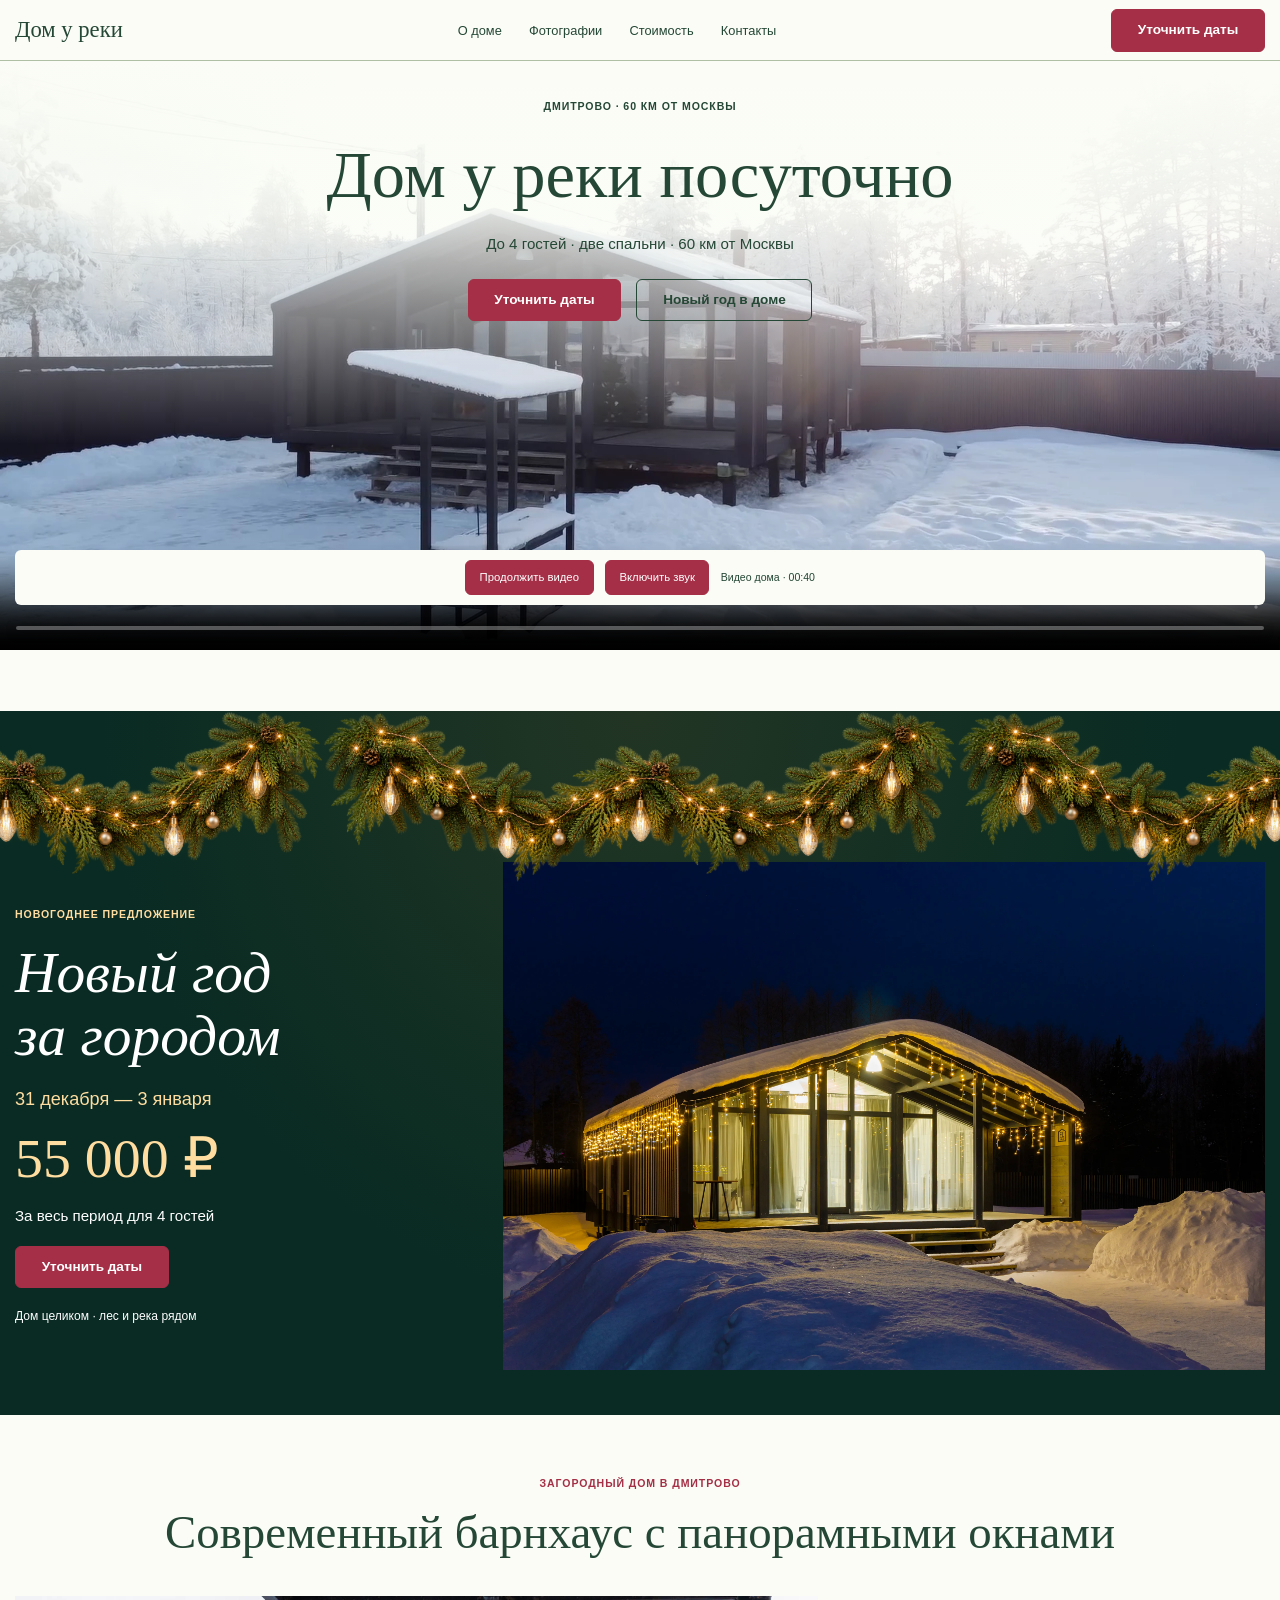
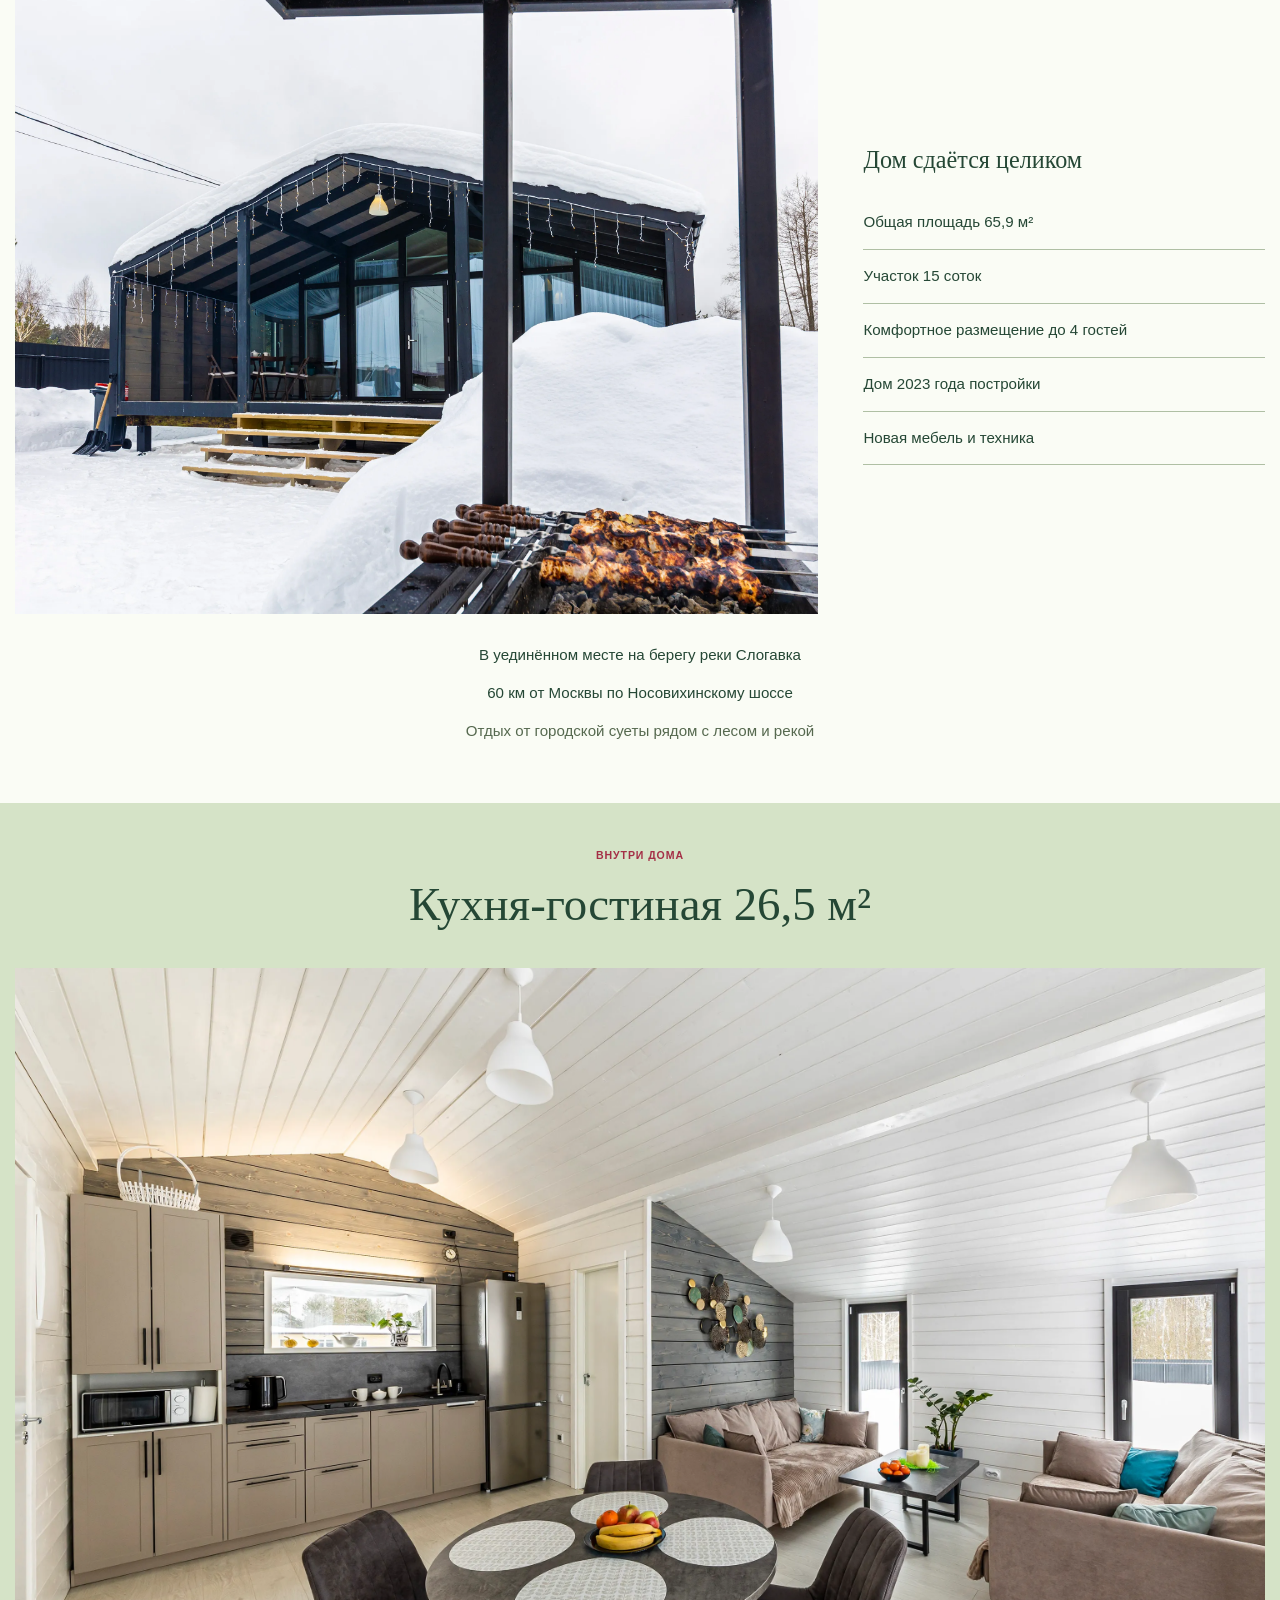
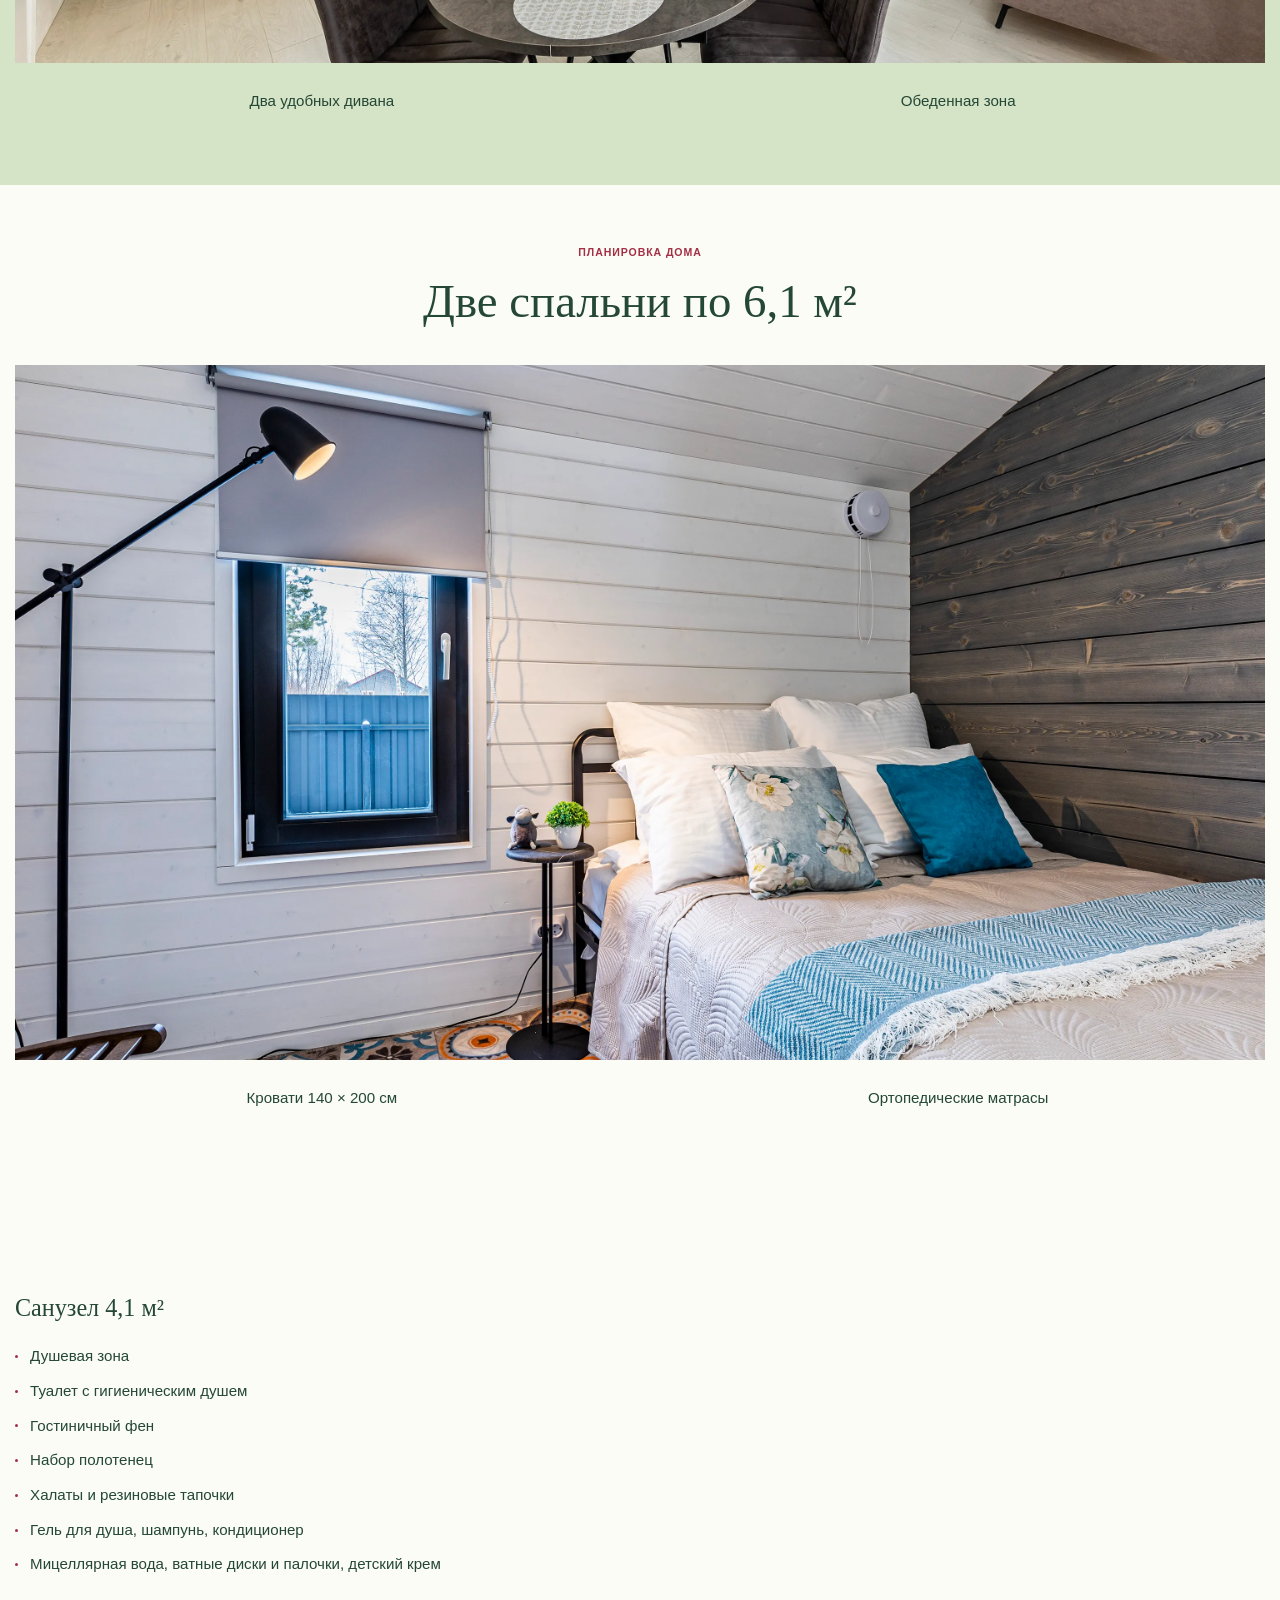
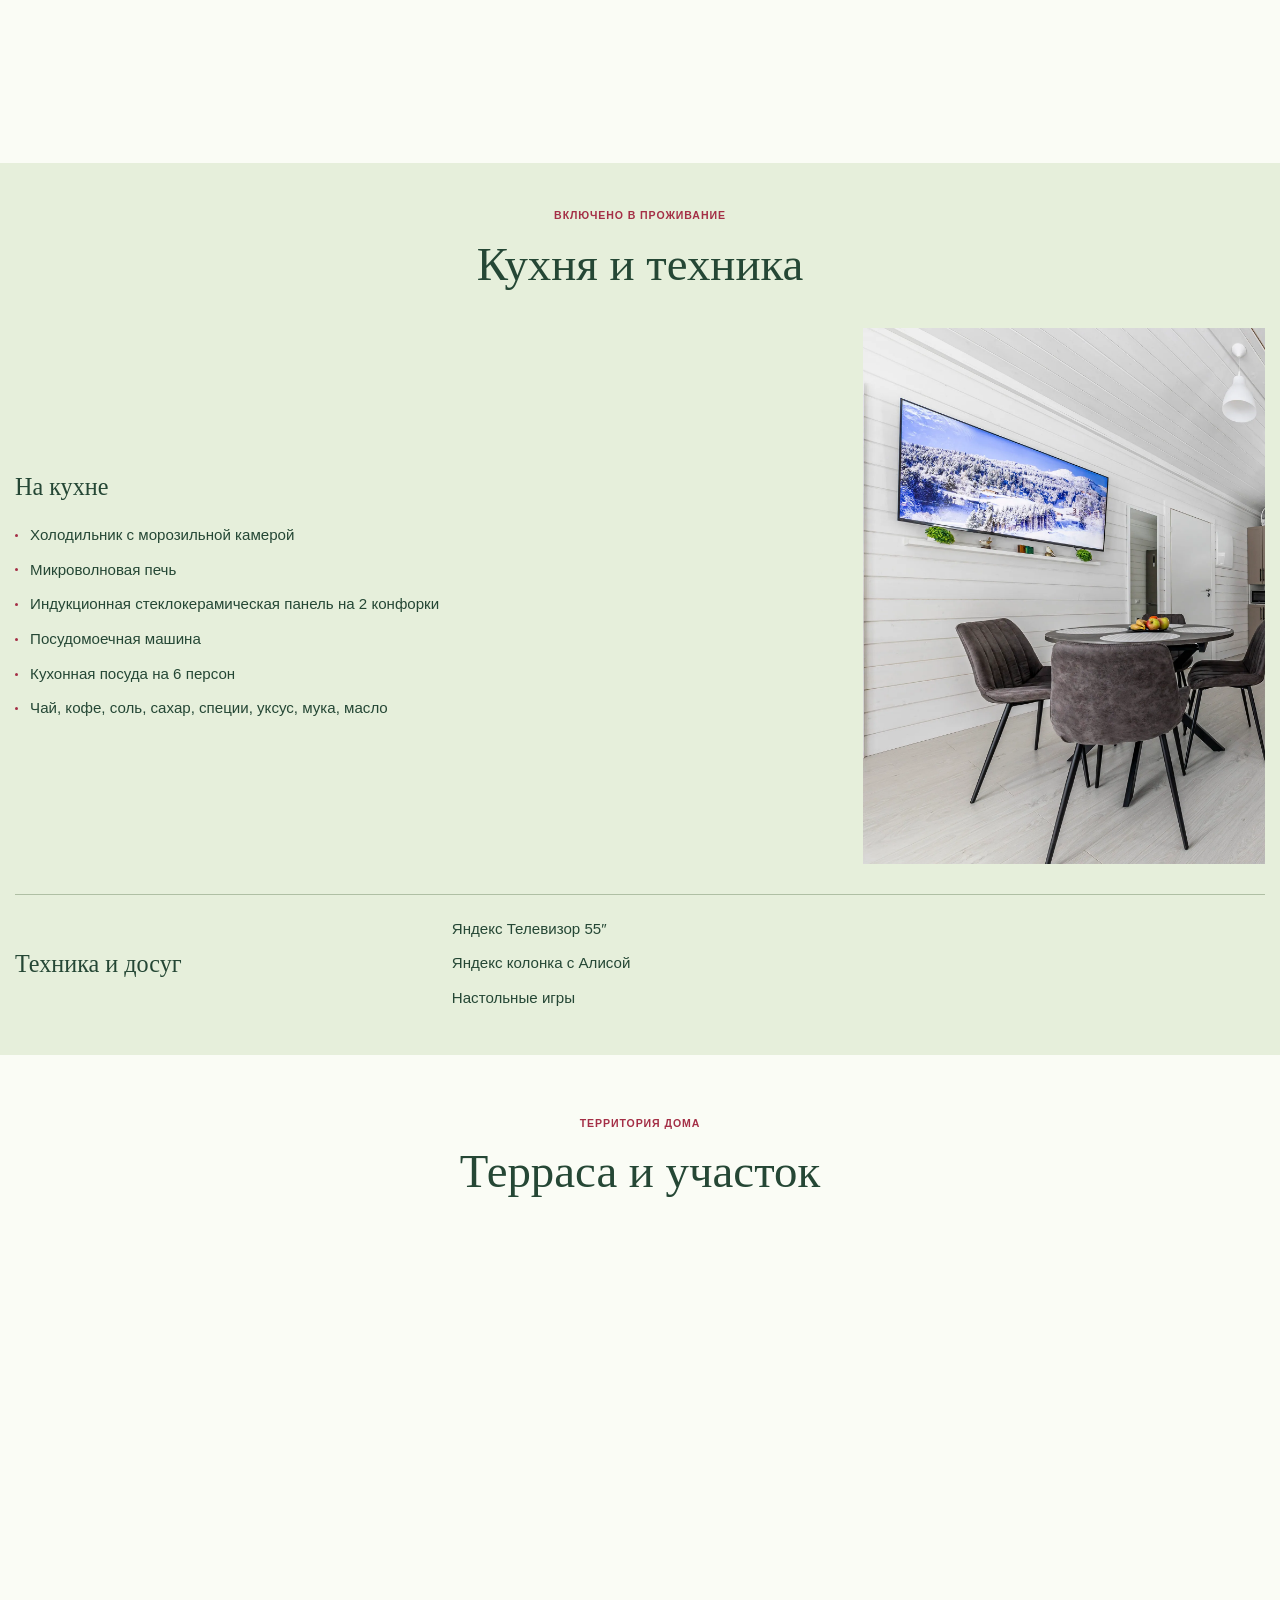
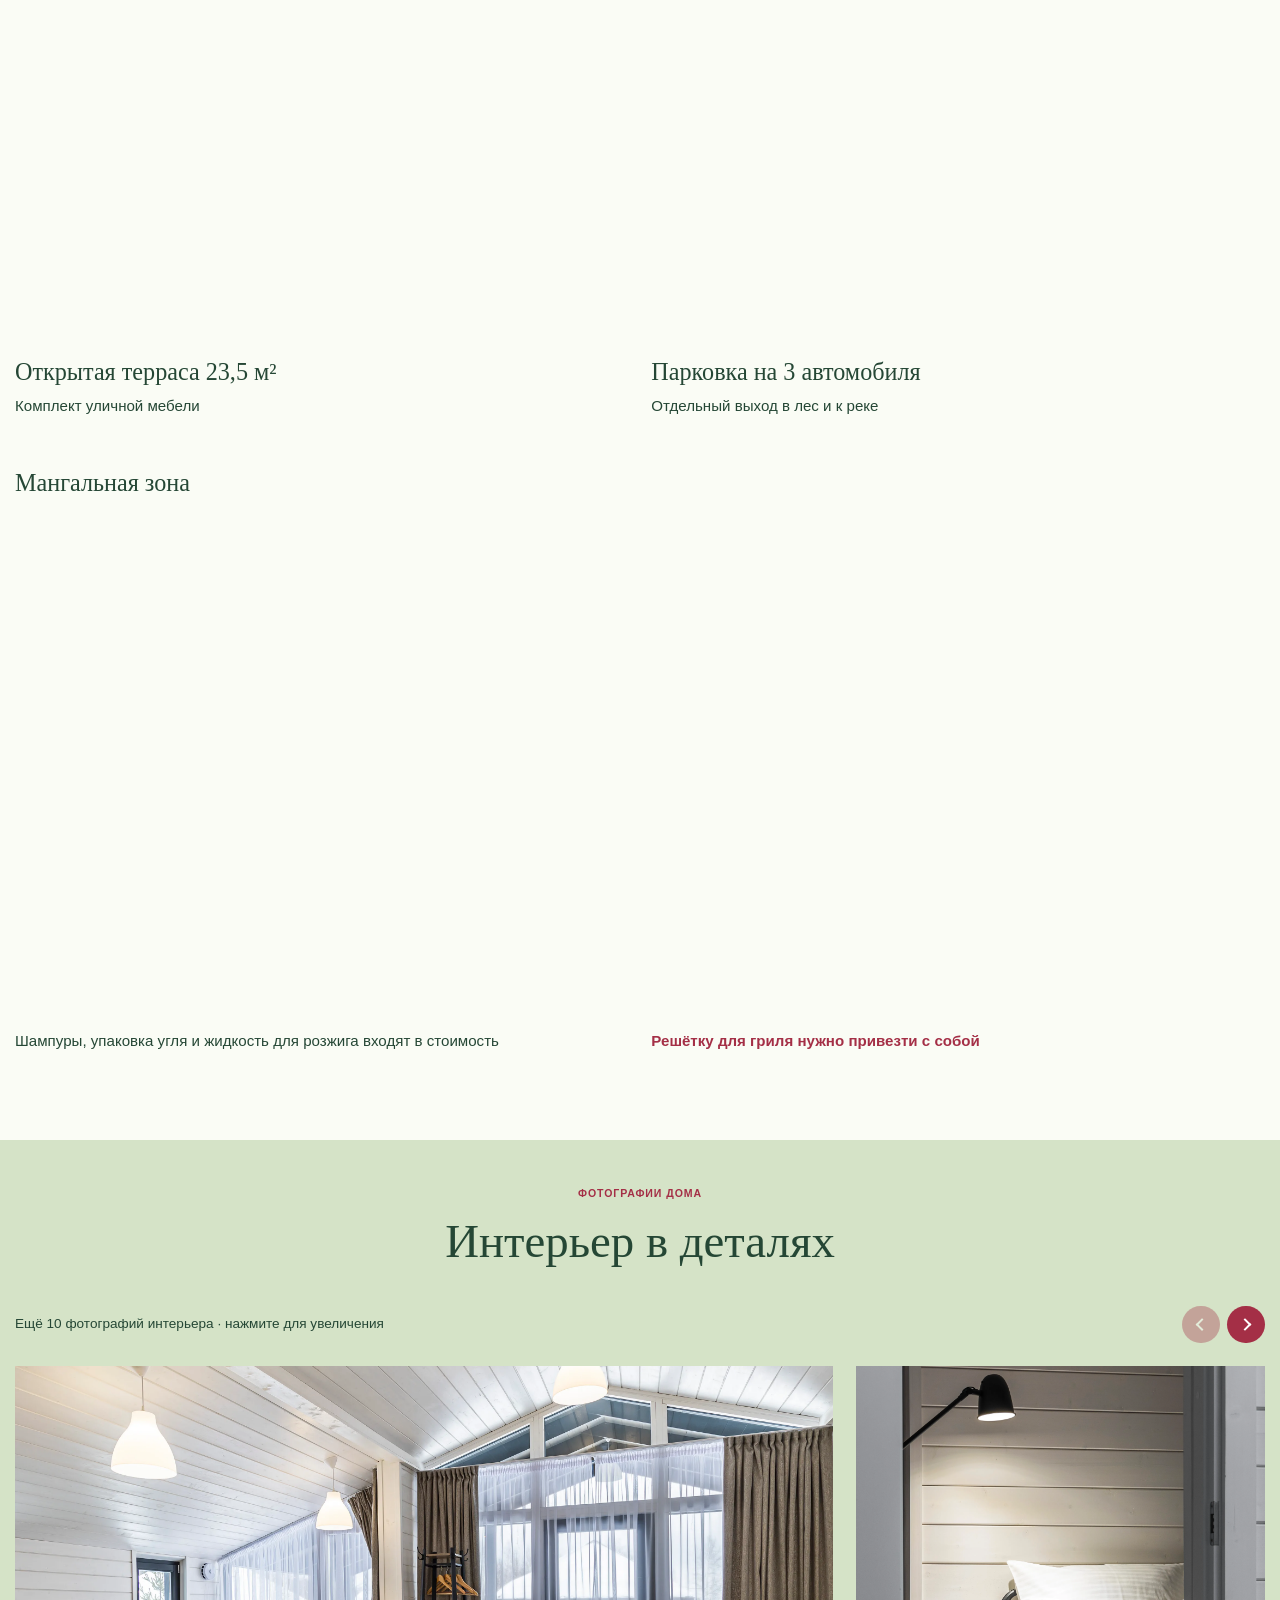
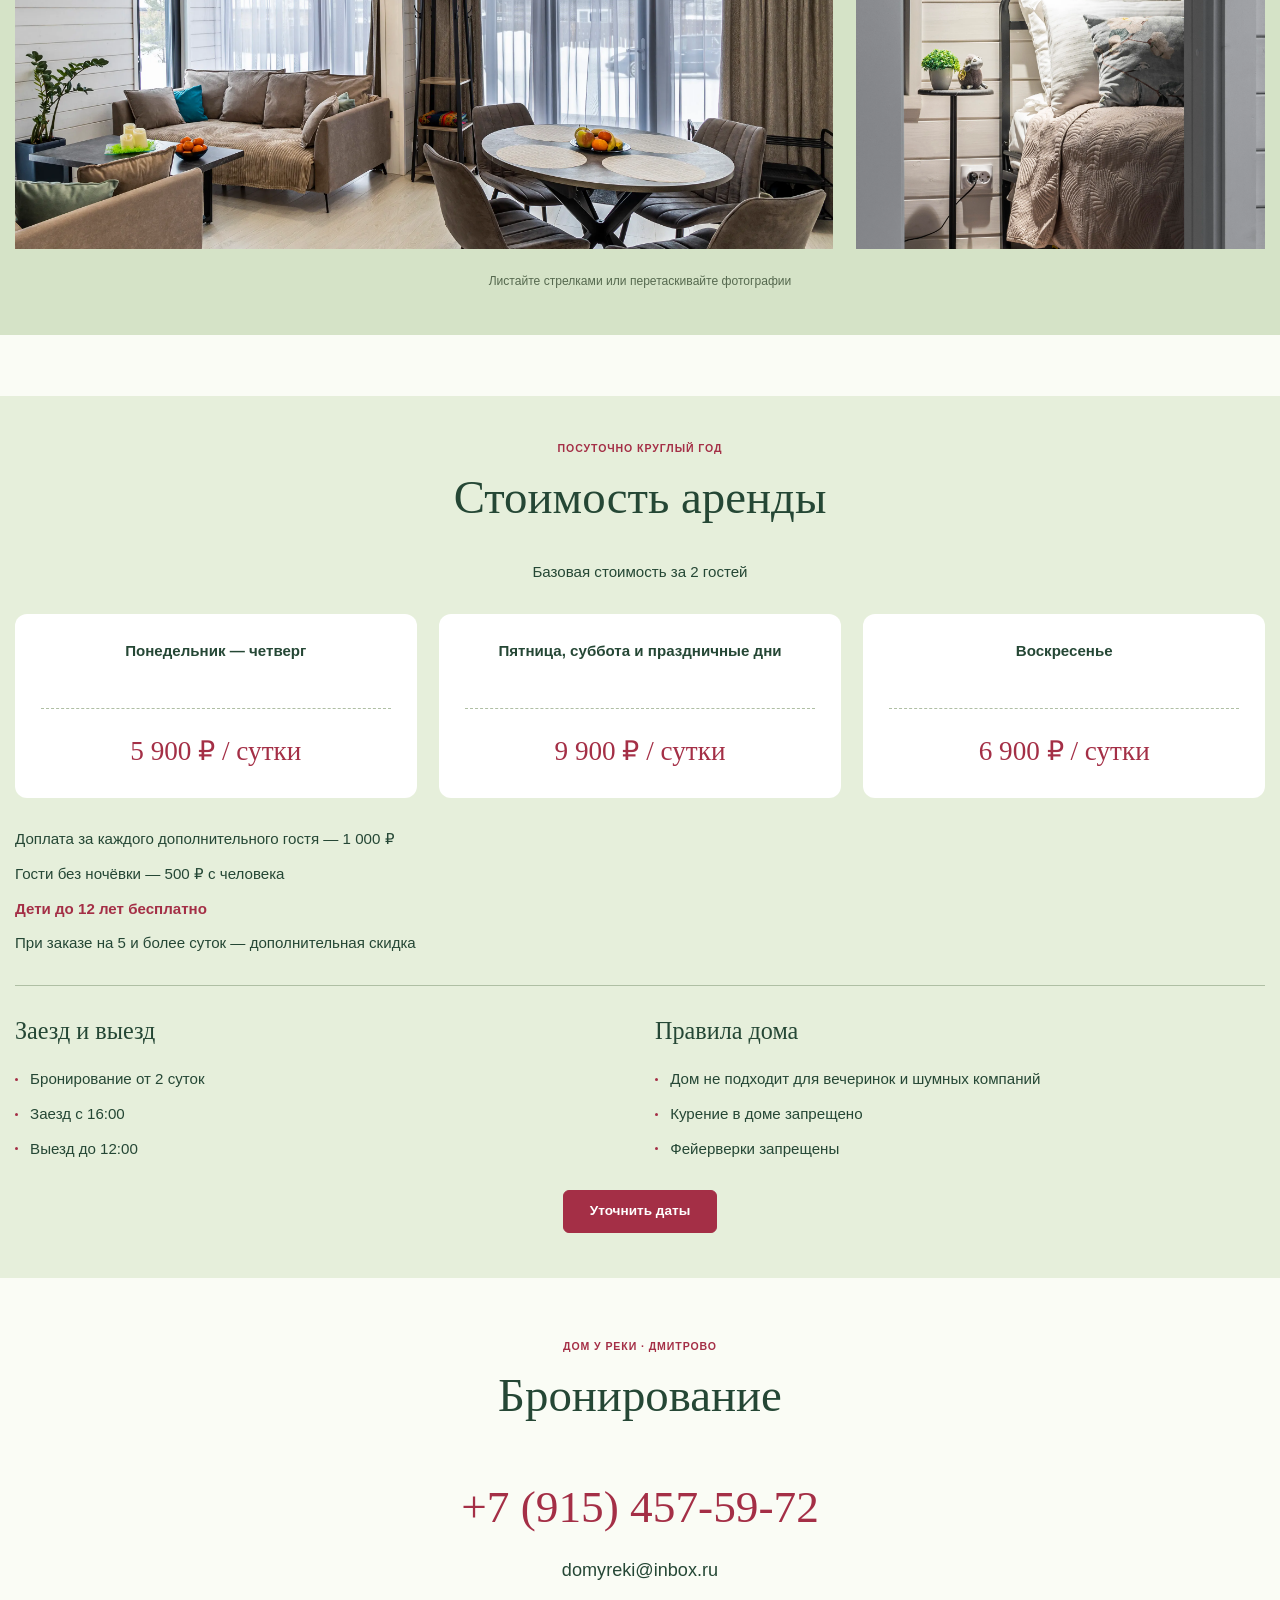
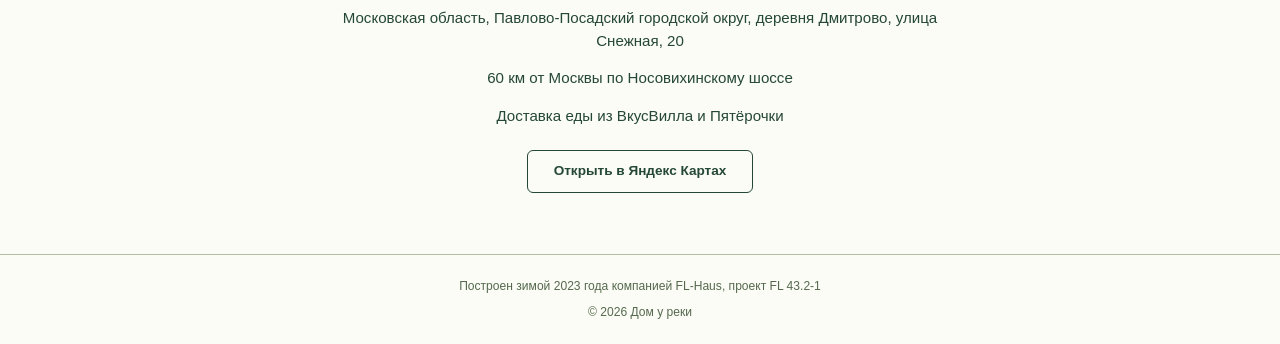
==== landing-codex.html @ 6f0489c2 "Дом у реки: все 7 вариантов макетов лендинга, фото и видео" ====
<!doctype html>
<html lang="ru">
<head>
 <meta charset="UTF-8">
 <meta name="viewport" content="width=device-width, initial-scale=1">
 <title>Дом у реки — аренда барнхауса посуточно в Дмитрово</title>
 <meta name="description" content="Загородный дом целиком на берегу Слогавки: две спальни, терраса, мангальная зона. До 4 гостей, 60 км от Москвы. Условия аренды и новогоднее предложение.">
 <meta name="robots" content="noindex, nofollow">
 <meta name="theme-color" content="#254735">
 <meta property="og:title" content="Дом у реки — отдых за городом">
 <meta property="og:description" content="Барнхаус с панорамными окнами в Дмитрово. Посуточно и на Новый год.">
 <meta property="og:site_name" content="Дом у реки">
 <meta property="og:locale" content="ru_RU">
 <meta property="og:type" content="website">
 <meta property="og:url" content="https://domyreki.ru/">
 <meta property="og:image" content="web/img/barnhaus-zimoj.webp">
 <meta property="og:image:width" content="3000">
 <meta property="og:image:height" content="2000">
 <link rel="stylesheet" href="web/main.css?v=5">
</head>
<body itemscope itemtype="https://schema.org/Organization">
 <link itemprop="url" href="https://domyreki.ru/">
 <header>
  <div class="max-width">
   <span class="brand" itemprop="name">Дом у реки</span>
   <!-- <a class="brand" href="index.html" title="Дом у реки">Дом у реки</a> -->
   <nav itemscope itemtype="https://schema.org/SiteNavigationElement" aria-label="Основное меню">
    <ul>
     <li><a itemprop="url" href="#idlink-house" title="О доме"><span itemprop="name">О доме</span></a></li>
     <li><a itemprop="url" href="#idlink-gallery" title="Фотографии"><span itemprop="name">Фотографии</span></a></li>
     <li><a itemprop="url" href="#idlink-rates" title="Стоимость"><span itemprop="name">Стоимость</span></a></li>
     <li><a itemprop="url" href="#idlink-contacts" title="Контакты"><span itemprop="name">Контакты</span></a></li>
    </ul>
   </nav>
   <a class="button" href="#idlink-contacts" title="Уточнить даты и стоимость аренды">Уточнить даты</a>
  </div>
 </header>
 <main>
  <section class="hero">
   <video data-video autoplay muted loop playsinline controls preload="metadata" poster="web/img/video-poster.webp" aria-label="Видеообзор дома и участка"><source src="hero-video.mp4" type="video/mp4">Ваш браузер не поддерживает видео</video>
   <div class="max-width">
    <p class="eyebrow">Дмитрово · 60 км от Москвы</p>
    <h1>Дом у реки посуточно</h1>
    <p>До 4 гостей · две спальни · 60 км от Москвы</p>
    <div class="actions"><a class="button" href="#idlink-contacts" title="Уточнить даты и стоимость аренды">Уточнить даты</a><a class="button outline" href="#idlink-new-year" title="Новогоднее предложение">Новый год в доме</a></div>
   </div>
   <div class="video-tools"><button type="button" data-video-toggle data-play="Продолжить видео" data-pause="Пауза">Пауза</button><button type="button" data-video-sound data-on="Выключить звук" data-off="Включить звук">Включить звук</button><span>Видео дома · 00:40</span></div>
  </section>

  <section id="idlink-new-year">
   <div class="max-width">
    <div class="invitation">
     <div>
      <p class="eyebrow">Новогоднее предложение</p>
      <h2>Новый год за городом</h2>
      <p class="dates" data-fact="ny_dates">31 декабря — 3 января</p>
      <p class="price" data-fact="ny_price">55 000 ₽</p>
      <p data-fact="ny_basis">За весь период для 4 гостей</p>
      <a class="button" href="#idlink-contacts" title="Уточнить даты и стоимость аренды">Уточнить даты</a>
      <p class="small">Дом целиком · лес и река рядом</p>
     </div>
     <a class="photo" href="web/img/dom-novyj-god.webp" title="Увеличить: дом зимой с вечерней подсветкой"><picture><!--
 <source srcset="web/img/dom-novyj-god.avif" type="image/avif">
 <source srcset="web/img/dom-novyj-god.webp" type="image/webp">
 --><img src="web/img/dom-novyj-god.webp" width="3000" height="2000" alt="Дом зимой с вечерней подсветкой" title="Дом зимой с вечерней подсветкой" loading="lazy" decoding="async"></picture></a>
    </div>
   </div>
  </section>

  <section id="idlink-house">
   <div class="max-width">
    <div class="section-head"><p class="eyebrow">Загородный дом в Дмитрово</p><p class="title">Современный барнхаус с панорамными окнами</p></div>
    <div class="spread">
     <a class="photo" href="web/img/barnhaus-zimoj.webp" title="Увеличить: барнхаус на участке зимой"><picture><!--
 <source srcset="web/img/barnhaus-zimoj.avif" type="image/avif">
 <source srcset="web/img/barnhaus-zimoj.webp" type="image/webp">
 --><img src="web/img/barnhaus-zimoj.webp" width="3000" height="2000" alt="Барнхаус на участке зимой" title="Барнхаус на участке зимой" loading="lazy" decoding="async"></picture></a>
     <div>
      <p class="subhead" data-fact="whole">Дом сдаётся целиком</p>
      <div class="facts"><p data-fact="area">Общая площадь 65,9 м²</p><p data-fact="land">Участок 15 соток</p><p data-fact="capacity">Комфортное размещение до 4 гостей</p><p data-fact="year">Дом 2023 года постройки</p><p data-fact="new">Новая мебель и техника</p></div>
     </div>
    </div>
    <div class="location"><p data-fact="location">В уединённом месте на берегу реки Слогавка</p><p data-fact="distance">60 км от Москвы по Носовихинскому шоссе</p><p data-fact="retreat">Отдых от городской суеты рядом с лесом и рекой</p></div>
   </div>
  </section>

  <section class="living">
   <div class="max-width">
    <div class="section-head"><p class="eyebrow">Внутри дома</p><p class="title">Кухня-гостиная 26,5 м²</p></div>
    <a class="photo" href="web/img/kuhnya-gostinaya.webp" title="Увеличить: кухня-гостиная с панорамными окнами"><picture><!--
 <source srcset="web/img/kuhnya-gostinaya.avif" type="image/avif">
 <source srcset="web/img/kuhnya-gostinaya.webp" type="image/webp">
 --><img src="web/img/kuhnya-gostinaya.webp" width="3000" height="2000" alt="Кухня-гостиная с панорамными окнами" title="Кухня-гостиная с панорамными окнами" loading="lazy" decoding="async"></picture></a>
    <div class="photo-notes"><p data-fact="sofas">Два удобных дивана</p><p data-fact="dining">Обеденная зона</p></div>
   </div>
  </section>

  <section class="rooms">
   <div class="max-width">
    <div class="section-head"><p class="eyebrow">Планировка дома</p><p class="title">Две спальни по 6,1 м²</p></div>
    <a class="photo" href="web/img/spalnya.webp" title="Увеличить: спальня с кроватью и ортопедическим матрасом"><picture><!--
 <source srcset="web/img/spalnya.avif" type="image/avif">
 <source srcset="web/img/spalnya.webp" type="image/webp">
 --><img src="web/img/spalnya.webp" width="3000" height="2000" alt="Спальня с кроватью и ортопедическим матрасом" title="Спальня с кроватью и ортопедическим матрасом" loading="lazy" decoding="async"></picture></a>
    <div class="photo-notes"><p data-fact="beds">Кровати 140 × 200 см</p><p data-fact="mattresses">Ортопедические матрасы</p></div>
    <div class="spread bathroom">
     <div><p class="subhead" data-fact="bath_area">Санузел 4,1 м²</p><ul><li data-fact="shower">Душевая зона</li><li data-fact="hygiene">Туалет с гигиеническим душем</li><li data-fact="dryer">Гостиничный фен</li><li data-fact="towels">Набор полотенец</li><li data-fact="robes">Халаты и резиновые тапочки</li><li data-fact="bath_products">Гель для душа, шампунь, кондиционер</li><li data-fact="care">Мицеллярная вода, ватные диски и палочки, детский крем</li></ul></div>
     <a class="photo" href="web/img/dushevaya.webp" title="Увеличить: санузел с душем"><picture><img src="web/img/dushevaya.webp" width="3000" height="4000" alt="Санузел с душем" title="Санузел с душем" loading="lazy" decoding="async"></picture></a>
    </div>
   </div>
  </section>

  <section class="equipment">
   <div class="max-width">
    <div class="section-head"><p class="eyebrow">Включено в проживание</p><p class="title">Кухня и техника</p></div>
    <div class="spread">
     <div><p class="subhead">На кухне</p><ul><li data-fact="fridge">Холодильник с морозильной камерой</li><li data-fact="microwave">Микроволновая печь</li><li data-fact="stove">Индукционная стеклокерамическая панель на 2 конфорки</li><li data-fact="dishwasher">Посудомоечная машина</li><li data-fact="dishes">Кухонная посуда на 6 персон</li><li data-fact="pantry">Чай, кофе, соль, сахар, специи, уксус, мука, масло</li></ul></div>
     <a class="photo" href="web/img/televizor-kuhnya.webp" title="Увеличить: телевизор и обеденная зона"><picture><!--
 <source srcset="web/img/televizor-kuhnya.avif" type="image/avif">
 <source srcset="web/img/televizor-kuhnya.webp" type="image/webp">
 --><img src="web/img/televizor-kuhnya.webp" width="3000" height="2000" alt="Телевизор и обеденная зона" title="Телевизор и обеденная зона" loading="lazy" decoding="async"></picture></a>
    </div>
    <div class="index-row"><p class="subhead">Техника и досуг</p><ul><li data-fact="tv">Яндекс Телевизор 55″</li><li data-fact="alice">Яндекс колонка с Алисой</li><li data-fact="games">Настольные игры</li></ul></div>
   </div>
  </section>

  <section class="outdoors">
   <div class="max-width">
    <div class="section-head"><p class="eyebrow">Территория дома</p><p class="title">Терраса и участок</p></div>
    <a class="photo" href="web/img/terrasa.webp" title="Увеличить: открытая терраса дома"><picture><!--
 <source srcset="web/img/terrasa.avif" type="image/avif">
 <source srcset="web/img/terrasa.webp" type="image/webp">
 --><img src="web/img/terrasa.webp" width="3000" height="2000" alt="Открытая терраса дома" title="Открытая терраса дома" loading="lazy" decoding="async"></picture></a>
    <div class="photo-notes"><div><p class="subhead" data-fact="terrace">Открытая терраса 23,5 м²</p><p data-fact="outdoor_furniture">Комплект уличной мебели</p></div><div><p class="subhead" data-fact="parking">Парковка на 3 автомобиля</p><p data-fact="exit">Отдельный выход в лес и к реке</p></div></div>
    <p class="subhead">Мангальная зона</p>
    <div class="photo-pair"><a class="photo" href="web/img/mangal.webp" title="Увеличить: мангальная зона на участке"><picture><img src="web/img/mangal.webp" width="3000" height="2000" alt="Мангальная зона на участке" title="Мангальная зона на участке" loading="lazy" decoding="async"></picture></a><a class="photo" href="web/img/mangalnaya-zona.webp" title="Увеличить: навес в мангальной зоне"><picture><img src="web/img/mangalnaya-zona.webp" width="3000" height="3999" alt="Навес в мангальной зоне" title="Навес в мангальной зоне" loading="lazy" decoding="async"></picture></a></div>
    <div class="photo-notes"><p data-fact="grill_included">Шампуры, упаковка угля и жидкость для розжига входят в стоимость</p><p class="accent" data-fact="grill_grate">Решётку для гриля нужно привезти с собой</p></div>
   </div>
  </section>

  <section id="idlink-gallery" data-carousel data-cards-desk="1" data-cards-tab="1" data-cards-mob="1" data-gap-desk="1.5" data-gap-tab="1.2" data-gap-mob="1">
   <div class="max-width">
    <div class="section-head"><p class="eyebrow">Фотографии дома</p><p class="title">Интерьер в деталях</p></div>
    <div class="top-t-n"><p class="category-t">Ещё 10 фотографий интерьера · нажмите для увеличения</p><div class="c-nav" aria-label="Листание фотографий"><button type="button" data-prev class="v-arrow prev" aria-label="Предыдущие фотографии" disabled></button><button type="button" data-next class="v-arrow next" aria-label="Следующие фотографии"></button></div></div>
    <div class="c-view"><div class="c-track"><div><div class="photo-pair"><a class="photo" href="web/img/panoramnye-okna.webp" title="Увеличить: панорамные окна гостиной"><picture><!--
 <source srcset="web/img/panoramnye-okna.avif" type="image/avif">
 <source srcset="web/img/panoramnye-okna.webp" type="image/webp">
 --><img src="web/img/panoramnye-okna.webp" width="3000" height="2000" alt="Панорамные окна гостиной" title="Панорамные окна гостиной" loading="lazy" decoding="async"></picture></a><a class="photo" href="web/img/svetilnik.webp" title="Увеличить: светильник у кровати"><picture><img src="web/img/svetilnik.webp" width="3000" height="4000" alt="Светильник у кровати" title="Светильник у кровати" loading="lazy" decoding="async"></picture></a></div></div>
<div><div class="photo-pair"><a class="photo" href="web/img/divany.webp" title="Увеличить: два дивана в гостиной"><picture><img src="web/img/divany.webp" width="3000" height="2000" alt="Два дивана в гостиной" title="Два дивана в гостиной" loading="lazy" decoding="async"></picture></a><a class="photo" href="web/img/rakovina.webp" title="Увеличить: раковина в санузле"><picture><img src="web/img/rakovina.webp" width="3000" height="2000" alt="Раковина в санузле" title="Раковина в санузле" loading="lazy" decoding="async"></picture></a></div></div>
<div><div class="photo-pair"><a class="photo" href="web/img/kuhnya-detali.webp" title="Увеличить: телевизор и кухонная зона"><picture><img src="web/img/kuhnya-detali.webp" width="3000" height="2000" alt="Телевизор и кухонная зона" title="Телевизор и кухонная зона" loading="lazy" decoding="async"></picture></a><a class="photo" href="web/img/kreslo-tekstil.webp" title="Увеличить: кресло и текстиль в спальне"><picture><img src="web/img/kreslo-tekstil-detail.webp" width="1300" height="1700" alt="Кресло и текстиль в спальне" title="Кресло и текстиль в спальне" loading="lazy" decoding="async"></picture></a></div></div>
<div><div class="photo-pair"><a class="photo" href="web/img/sanuzel.webp" title="Увеличить: санузел дома"><picture><img src="web/img/sanuzel.webp" width="3000" height="2000" alt="Санузел дома" title="Санузел дома" loading="lazy" decoding="async"></picture></a><a class="photo" href="web/img/tekstil.webp" title="Увеличить: текстиль и детали интерьера"><picture><img src="web/img/tekstil-detail.webp" width="1300" height="1350" alt="Текстиль и детали интерьера" title="Текстиль и детали интерьера" loading="lazy" decoding="async"></picture></a></div></div>
<div><div class="photo-pair"><a class="photo" href="web/img/obedennaya-zona.webp" title="Увеличить: обеденная зона в гостиной"><picture><img src="web/img/obedennaya-zona.webp" width="3000" height="2000" alt="Обеденная зона в гостиной" title="Обеденная зона в гостиной" loading="lazy" decoding="async"></picture></a><a class="photo" href="web/img/okno-spalni.webp" title="Увеличить: окно и свет в спальне"><picture><img src="web/img/okno-spalni-detail.webp" width="1050" height="1700" alt="Окно и свет в спальне" title="Окно и свет в спальне" loading="lazy" decoding="async"></picture></a></div></div></div></div>
    <p class="small">Листайте стрелками или перетаскивайте фотографии</p>
   </div>
  </section>

  <section id="idlink-rates">
   <div class="max-width">
    <div class="section-head"><p class="eyebrow">Посуточно круглый год</p><h2>Стоимость аренды</h2></div>
    <p class="intro" data-fact="base">Базовая стоимость за 2 гостей</p>
    <div class="rates"><div><p class="rate-day" data-fact="weekdays">Понедельник — четверг</p><p class="rate-price" data-fact="weekdays_price">5 900 ₽ / сутки</p></div><div><p class="rate-day" data-fact="weekends">Пятница, суббота и праздничные дни</p><p class="rate-price" data-fact="weekends_price">9 900 ₽ / сутки</p></div><div><p class="rate-day" data-fact="sunday">Воскресенье</p><p class="rate-price" data-fact="sunday_price">6 900 ₽ / сутки</p></div></div>
    <div class="conditions"><p data-fact="extra">Доплата за каждого дополнительного гостя — 1 000 ₽</p><p data-fact="day_guests">Гости без ночёвки — 500 ₽ с человека</p><p data-fact="children">Дети до 12 лет бесплатно</p><p data-fact="discount">При заказе на 5 и более суток — дополнительная скидка</p></div>
    <div class="rules"><div><p class="subhead">Заезд и выезд</p><ul><li data-fact="minimum">Бронирование от 2 суток</li><li data-fact="checkin">Заезд с 16:00</li><li data-fact="checkout">Выезд до 12:00</li></ul></div><div><p class="subhead">Правила дома</p><ul><li data-fact="quiet">Дом не подходит для вечеринок и шумных компаний</li><li data-fact="smoking">Курение в доме запрещено</li><li data-fact="fireworks">Фейерверки запрещены</li></ul></div></div>
    <div class="actions"><a class="button" href="#idlink-contacts" title="Уточнить даты и стоимость аренды">Уточнить даты</a></div>
   </div>
  </section>

  <section id="idlink-contacts">
   <div class="max-width">
    <div class="section-head"><p class="eyebrow">Дом у реки · Дмитрово</p><h2>Бронирование</h2></div>
    <a href="tel:+79154575972" itemprop="telephone" title="Позвонить для бронирования">+7 (915) 457-59-72</a>
    <a href="mailto:domyreki@inbox.ru" itemprop="email" title="Написать для бронирования">domyreki@inbox.ru</a>
    <p itemprop="address">Московская область, Павлово-Посадский городской округ, деревня Дмитрово, улица Снежная, 20</p>
    <p data-fact="distance">60 км от Москвы по Носовихинскому шоссе</p><p data-fact="delivery">Доставка еды из ВкусВилла и Пятёрочки</p>
    <a class="button outline" href="https://yandex.ru/maps/?ll=38.595583%2C55.735950&amp;mode=whatshere&amp;whatshere%5Bpoint%5D=38.595730%2C55.736006&amp;whatshere%5Bzoom%5D=17.657011&amp;z=17" title="Расположение дома в Яндекс Картах" target="_blank" rel="noopener">Открыть в Яндекс Картах</a>
   </div>
  </section>
 </main>
 <footer><div class="max-width"><p data-fact="builder">Построен зимой 2023 года компанией FL-Haus, проект FL 43.2-1</p><p data-fact="copyright">© 2026 Дом у реки</p></div></footer>
 <script src="web/main.js?v=2" defer></script>
 <!-- Счётчики: код из index-counter.html -->
</body>
</html>
---- web/main.css ----
:root {
 --snow:#fafcf5; --sage:#e6efdb; --green:#d5e3c7; --ink:#254735; --muted:#56694f;
 --line:#afbfa4; --berry:#a42f46; --white:#fff; --night:#092b23; --gold:#ffdda0;
 --deep:rgb(0 0 0 / 0.75); --clear:transparent;
 --hero-shade:linear-gradient(180deg,var(--snow),rgb(250 252 245 / 0.95) 12%,rgb(250 252 245 / 0.85) 25%,transparent 65%);
 --night-shade:radial-gradient(ellipse at top,rgb(136 94 38 / 0.2),transparent 60%);
 --shadow-button:0 8px 25px rgb(8 36 25 / 0.35);
 --shadow-viewer:0 12px 48px rgb(0 0 0 / 0.35);
 --radius-button:6px; --radius-viewer:12px;
 --motion:300ms; --carousel-move:350ms; --carousel-fade:300ms; --glow-time:5s;
 --color-lg-b:var(--berry); --color-f:var(--white);
}
@media (width > 993px) { html {font-size:clamp(11px,1.18vw,23px)} :root {--header-h:4rem;--photo-viewer-control:2.4rem;--photo-viewer-cross:1rem} }
@media (768px < width <= 993px) {html {font-size:clamp(12px,1.82vw,18px)}}
@media (width <= 768px) {html {font-size:clamp(12px,4.62vw,18px)}}
@media (width <= 993px) {:root {--header-h:4rem;--photo-viewer-control:2.4rem;--photo-viewer-cross:1rem}}
html,body {overflow-x:clip}
html {scroll-behavior:smooth}
*,::before,::after {outline:0;padding:0;margin:0;border:0;box-sizing:border-box}
:focus-visible {outline:2px solid var(--berry);outline-offset:2px}
body {background:var(--snow);color:var(--ink);font-family:Arial,sans-serif;font-size:1rem;line-height:1.5}
p {text-wrap:pretty}
h1,h2,.title,.subhead,.brand,.price,.rate-price {font-family:Georgia,'Times New Roman',serif;font-weight:400}
h1,h2,.title {line-height:1.1;text-wrap:balance}
a:where(:not(.link)) {text-decoration:none;color:inherit}
button {font:inherit;cursor:pointer}
picture,img {display:block}
img {width:100%;height:auto}
video {display:block;width:100%}
button:disabled {cursor:default}
.max-width {max-width:1950px;margin-inline:auto}
.eyebrow {font-size:0.7rem;font-weight:700;letter-spacing:0.06rem;text-transform:uppercase}
.section-head {display:grid;gap:1rem;text-align:center;margin-bottom:2.5rem}
.section-head .eyebrow {color:var(--berry)}
.subhead {font-size:1.6rem;line-height:1.2}
.small {font-size:0.8rem}
.actions {display:flex;align-items:center;justify-content:center;flex-wrap:wrap;gap:1rem}
.button {display:inline-block;text-align:center;text-wrap:nowrap;line-height:2.7rem;padding-inline:1.7rem;border:1px solid;border-radius:var(--radius-button);font-size:0.9rem;font-weight:700;transition:box-shadow var(--motion),background-color var(--motion)}
.button:not(.outline) {background:var(--berry);border-color:var(--berry);color:var(--white)}
.button.outline {background:var(--clear);border-color:currentColor}
.button:hover,button:not(:disabled):hover {box-shadow:var(--shadow-button)}
header {position:sticky;top:0;z-index:10;background:var(--snow);border-bottom:1px solid var(--line)}
header > div {display:flex;align-items:center;justify-content:space-between;gap:1rem;min-height:var(--header-h)}
.brand {font-size:1.5rem;white-space:nowrap}
nav ul {list-style:none;display:flex;gap:1.8rem}
nav a {font-size:0.85rem;transition:color var(--motion)}
nav a:hover {color:var(--berry)}
.hero {position:relative;display:grid;align-items:start;isolation:isolate}
.hero::before {content:'';position:absolute;inset:0;background:var(--hero-shade);z-index:1;pointer-events:none}
.hero > video {position:absolute;inset:0;height:100%;object-fit:cover}
.hero > .max-width {position:relative;width:100%;z-index:2;display:grid;justify-items:center;gap:1.5rem;pointer-events:none;text-align:center;padding-top:2.5rem}
.hero a {pointer-events:auto}
.video-tools {position:absolute;inset-inline:0;bottom:3rem;z-index:2;display:flex;align-items:center;justify-content:center;flex-wrap:wrap;gap:0.75rem;width:calc(100% - 2rem);max-width:83rem;margin-inline:auto;padding:0.65rem;background:var(--snow);border-radius:var(--radius-button);color:var(--ink)}
.video-tools button {background:var(--berry);color:var(--white);border:1px solid var(--berry);border-radius:var(--radius-button);padding-inline:0.9rem;line-height:2.2rem;font-size:0.75rem}
.video-tools span {font-size:0.7rem}
#idlink-new-year {position:relative;background-color:var(--night);background-image:var(--night-shade);color:var(--white);isolation:isolate}
#idlink-new-year::before {content:'';position:absolute;inset-inline:0;top:0;height:13rem;background:url('img/christmas-garland.webp') center top/auto 14rem repeat-x;z-index:2;pointer-events:none;animation:garland-glow var(--glow-time) ease-in-out infinite alternate}
@keyframes garland-glow {from {filter:brightness(0.9)} to {filter:brightness(1.15)}}
.invitation {display:grid;align-items:center;gap:2rem;padding-bottom:3rem}
.invitation > div {display:grid;gap:1.2rem}
.invitation .eyebrow,.invitation .dates,.invitation .price {color:var(--gold)}
.invitation h2 {font-style:italic}
.invitation .price {font-size:3.7rem;line-height:1;text-wrap:nowrap}
.invitation .dates {font-size:1.2rem}
.invitation .photo img {aspect-ratio:3/2}
.photo {display:block;overflow:hidden;min-width:0}
.photo picture {height:100%}
.photo img {object-fit:cover;height:100%;transition:transform var(--motion),filter var(--motion)}
.photo:focus-visible img {transform:scale(1.05)}
.spread {display:grid;align-items:center}
.spread > div {display:grid;gap:1.5rem}
.facts {display:grid}
.facts p {padding-block:1rem;border-bottom:1px solid var(--line)}
.location {display:grid;gap:1rem;text-align:center;margin-top:2rem}
.location p:last-child {color:var(--muted)}
.living {background:var(--green)}
.living > div,.equipment > div,#idlink-gallery > div,#idlink-rates > div {padding-block:3rem}
.living > div > .photo img,.rooms > div > .photo img,.outdoors > div > .photo img {aspect-ratio:1.8}
.photo-notes {display:grid;padding-block:1.8rem}
.photo-notes > div {display:grid;gap:0.6rem}
.living .photo-notes,.rooms .photo-notes {text-align:center}
.bathroom {margin-top:2rem}
.bathroom .photo img,.equipment .spread .photo img {aspect-ratio:3/4}
.equipment .spread .photo img {object-position:left center}
ul {list-style-position:inside}
.spread ul,.rules ul {display:grid;gap:0.8rem;list-style:none}
.spread li,.rules li {position:relative;padding-left:1rem}
.spread li::before,.rules li::before {content:'';position:absolute;left:0;top:0.65rem;width:0.2rem;height:0.2rem;border-radius:50%;background:var(--berry)}
.equipment,#idlink-rates {background:var(--sage)}
.index-row {display:grid;align-items:center;gap:2rem;margin-top:2rem;padding-top:1.5rem;border-top:1px solid var(--line)}
.index-row ul {display:grid;gap:0.8rem;list-style:none}
.outdoors > div > .subhead {margin-top:1.5rem;margin-bottom:1.5rem}
.photo-pair {display:grid;width:100%}
.photo-pair > :only-child {grid-column:1/-1}
.photo-pair .photo img {aspect-ratio:auto}
.accent {color:var(--berry);font-weight:700}
#idlink-gallery {background:var(--green)}
#idlink-gallery:not(:has(.photo)) {display:none}
#idlink-gallery .small {text-align:center;margin-top:1.5rem;color:var(--muted)}
.top-t-n {display:flex;justify-content:space-between;align-items:center;gap:1.5rem;margin-bottom:1.5rem}
.category-t {font-size:0.9rem}
.c-nav {display:flex;justify-content:flex-end;gap:0.5rem}
.c-nav button {display:grid;place-items:center;width:2.5rem;height:2.5rem;flex-shrink:0;border-radius:50%;background:var(--color-lg-b);transition:box-shadow var(--motion)}
.c-nav button:disabled {opacity:0.35}
.c-track {align-items:stretch;gap:var(--gap);will-change:transform;transform:translate3d(var(--carousel-offset,0px),0,0)}
.c-track.moving {transition:transform var(--carousel-move) ease}
.c-track.moving > div {transition:opacity var(--carousel-fade) ease}
.c-track > div {flex:0 0 var(--slide-width,auto);width:var(--slide-width,auto);min-width:0;display:flex;height:auto;transform:translateZ(0);container-type:inline-size}
.c-track > div.off {opacity:0;pointer-events:none}
[data-carousel]:not(.static) .c-view {touch-action:pan-y;cursor:grab}
[data-carousel]:not(.static) .c-view.drag {cursor:grabbing}
[data-carousel]:not(.static) .c-track {display:flex}
[data-carousel].static .c-track {display:grid}
[data-carousel].full .c-view {margin-left:calc(-1 * var(--view-inset));padding-left:var(--view-inset);width:var(--view-width)}
.c-view {overflow-x:clip;min-width:0}
.v-arrow::after {content:'';display:block;width:0.6rem;height:0.6rem;border-top:2px solid var(--color-f);border-right:2px solid var(--color-f)}
.v-arrow.prev::after {transform:translateX(0.1rem) rotate(-135deg)}
.v-arrow.next::after {transform:translateX(-0.1rem) rotate(45deg)}
.intro {text-align:center;margin-bottom:2rem}
.rates {display:grid;gap:1.5rem}
.rates > div {position:relative;background:var(--white);border-radius:var(--radius-viewer);padding:1.7rem;display:grid;gap:1.5rem;text-align:center}
.rate-day {font-weight:700}
.rate-price {border-top:1px dashed var(--line);padding-top:1.5rem;font-size:1.8rem;color:var(--berry);white-space:nowrap}
.conditions {display:grid;gap:0.8rem;padding-block:2rem}
.conditions [data-fact="children"] {font-weight:700;color:var(--berry)}
.rules {display:grid;gap:2rem;padding-block:2rem;border-top:1px solid var(--line)}
.rules > div {display:grid;gap:1.5rem;align-content:start}
#idlink-contacts > div {display:grid;justify-items:center;gap:1rem;text-align:center}
#idlink-contacts a[href^="tel"] {font-family:Georgia,serif;color:var(--berry);white-space:nowrap}
#idlink-contacts a[href^="mailto"] {font-size:1.2rem}
#idlink-contacts p[itemprop="address"] {max-width:44rem;margin-top:0.5rem}
#idlink-contacts .button {margin-top:0.5rem}
footer > div {display:grid;gap:0.5rem;border-top:1px solid var(--line);padding-block:1.5rem;text-align:center;color:var(--muted);font-size:0.8rem}
.photo-viewer {position:fixed;inset:0;margin:auto;max-height:calc(100% - 2rem);overflow:auto;color:var(--white);background:var(--night);box-shadow:var(--shadow-viewer);border-radius:var(--radius-viewer)}
.photo-viewer::backdrop {background:var(--deep)}
.photo-viewer .stage,.photo-viewer .thumbs:not([hidden]) {display:flex;align-items:center}
.photo-viewer .stage {justify-content:center;touch-action:pan-y}
.photo-viewer .stage > picture {flex:1;min-width:0;height:100%}
.photo-viewer img {display:block;width:100%;height:100%}
.photo-viewer .stage img {object-fit:contain}
.photo-viewer .thumbs {width:fit-content;max-width:100%;margin-inline:auto}
.photo-viewer .thumbs .view {min-width:0;overflow-x:auto;scrollbar-width:none}
.photo-viewer .track {display:flex}
.photo-viewer .track button {flex-shrink:0;border:1px solid var(--clear);cursor:pointer;transition:opacity var(--motion),border-color var(--motion)}
.photo-viewer .track button:not([aria-pressed="true"]) {opacity:0.5}
.photo-viewer .track button[aria-pressed="true"] {border-color:var(--gold)}
.photo-viewer .track img {object-fit:cover}
.photo-viewer .close,.photo-viewer .v-arrow {width:var(--photo-viewer-control);height:var(--photo-viewer-control);flex-shrink:0;color:inherit;background:var(--clear)}
.close {position:absolute}
.close::before,.close::after {content:'';position:absolute;top:50%;left:50%;width:var(--photo-viewer-cross);height:2px;background:currentColor}
.close::before {transform:translate(-50%,-50%) rotate(45deg)}
.close::after {transform:translate(-50%,-50%) rotate(-45deg)}
.photo-viewer .thumbs > .v-arrow {display:grid;place-items:center}
.menu-toggle {position:relative;flex-shrink:0;width:2.4rem;height:2.4rem;background-color:var(--clear);background-position:center;background-size:1.6rem 2px;background-repeat:no-repeat}
.menu-toggle:not(.open) {background-image:linear-gradient(var(--ink),var(--ink))}
.menu-toggle::before,.menu-toggle::after {content:'';position:absolute;inset-inline:0.4rem;height:2px;background:var(--ink);transition:transform var(--motion)}
.menu-toggle:not(.open)::before {top:0.8rem}
.menu-toggle:not(.open)::after {bottom:0.8rem}
.menu-toggle.open::before,.menu-toggle.open::after {top:50%}
.menu-toggle.open::before {transform:rotate(45deg)}
.menu-toggle.open::after {transform:rotate(-45deg)}
@media (hover:hover) {.photo:hover img {transform:scale(1.05);filter:brightness(1.05)}}
@media (width > 993px) {
 #idlink-new-year,#idlink-house,.living,.rooms,.equipment,.outdoors,#idlink-gallery,#idlink-rates,#idlink-contacts,footer {margin-top:4rem}
 [id^="idlink"] {scroll-margin-top:calc(4rem + var(--header-h))}
 h1 {font-size:4.4rem}
 .hero {min-height:39rem}
 .invitation {grid-template-columns:minmax(0,0.75fr) minmax(0,1.25fr);padding-top:10rem}
 .invitation > div {justify-items:start}
 .invitation h2 {font-size:3.8rem}
 .spread {grid-template-columns:minmax(0,2fr) minmax(0,1fr);gap:3rem}
 #idlink-house .spread > .photo img {aspect-ratio:1.3}
 .index-row {grid-template-columns:minmax(0,1fr) minmax(0,2fr)}
 .photo-pair {height:32rem}
 #idlink-contacts a[href^="tel"] {font-size:3rem}
 .photo-viewer {width:calc(100% - 12rem);max-width:84rem;padding:3rem 3rem 2rem}
 .photo-viewer .close {top:1rem;right:2rem}
 .photo-viewer .stage {gap:1.2rem;height:min(38rem,max(8rem,100dvh - 16rem))}
 .photo-viewer .stage > .v-arrow:not([hidden]) {display:grid;place-items:center}
 .photo-viewer .thumbs {margin-top:1.5rem;gap:0.75rem}
 .photo-viewer .track {gap:1rem}
 .photo-viewer .track button {width:4rem;height:4rem}
}
@media (width <= 993px) {
 .hero {min-height:36rem}
 #idlink-new-year,#idlink-house,.living,.rooms,.equipment,.outdoors,#idlink-gallery,#idlink-rates,#idlink-contacts,footer {margin-top:2.5rem}
 [id^="idlink"] {scroll-margin-top:calc(2.5rem + var(--header-h))}
 header > div {flex-wrap:wrap}
 header > div > .button {display:none}
 .menu-toggle {margin-inline-start:auto}
 nav {position:absolute;inset-inline:0;top:100%;background:var(--snow);border-bottom:1px solid var(--line);padding:1.5rem}
 nav:not(.open) {display:none}
 nav ul {flex-direction:column;gap:1rem}
 nav a {font-size:1.1rem}
 .invitation {grid-template-columns:minmax(0,1fr);padding-top:9rem}
 .invitation > .photo {order:-1}
 .invitation > div {justify-items:center;text-align:center}
 .invitation h2 {font-size:2.8rem}
 .spread {gap:2rem}
 .bathroom .photo {max-width:26rem}
 .photo-viewer {width:calc(100% - 1rem);padding:3.5rem 0.5rem 1rem}
 .photo-viewer .close {top:0.5rem;right:0.5rem}
 .photo-viewer .stage > .v-arrow {display:none}
 .photo-viewer .thumbs {margin-top:1rem;gap:0.5rem}
 .photo-viewer .track {gap:0.5rem}
 .photo-viewer .track button {width:3rem;height:3rem}
}
@media (768px < width <= 993px) {
 h1 {font-size:4rem}
 .spread {grid-template-columns:repeat(2,minmax(0,1fr))}
 .photo-pair {height:24rem}
 .photo-viewer .stage {height:min(28rem,max(8rem,100dvh - 14rem))}
 #idlink-contacts a[href^="tel"] {font-size:2.8rem}
}
@media (width <= 768px) {
 h1 {font-size:2.5rem}
 .title,.section-head h2 {font-size:2rem}
 .hero > .max-width {padding-bottom:3rem}
 .video-tools span {display:none}
 .photo-notes {gap:0.7rem}
 .photo-pair {height:17rem;gap:0.65rem;grid-template-columns:repeat(2,minmax(0,1fr))}
 #idlink-contacts a[href^="tel"] {font-size:1.65rem}
 .photo-viewer .stage {height:min(24rem,max(8rem,100dvh - 14rem))}
}
@media (width > 768px) {
 .title,.section-head h2 {font-size:3.1rem}
 .max-width {padding-inline:15px}
 .photo-notes {gap:1.5rem}
 .photo-pair {grid-template-columns:minmax(0,2fr) minmax(0,1fr);gap:1.5rem}
 .rate-day {min-height:3rem}
 .photo-notes,.rules {grid-template-columns:repeat(2,minmax(0,1fr))}
 .rates {grid-template-columns:repeat(3,minmax(0,1fr))}
}
@media (width <= 768px) {.max-width {padding-inline:5px}}
@media (prefers-reduced-motion:reduce) {
 html {scroll-behavior:auto}
 #idlink-new-year::before {animation:none}
 .photo img,.button,.c-track.moving {transition:none}
}
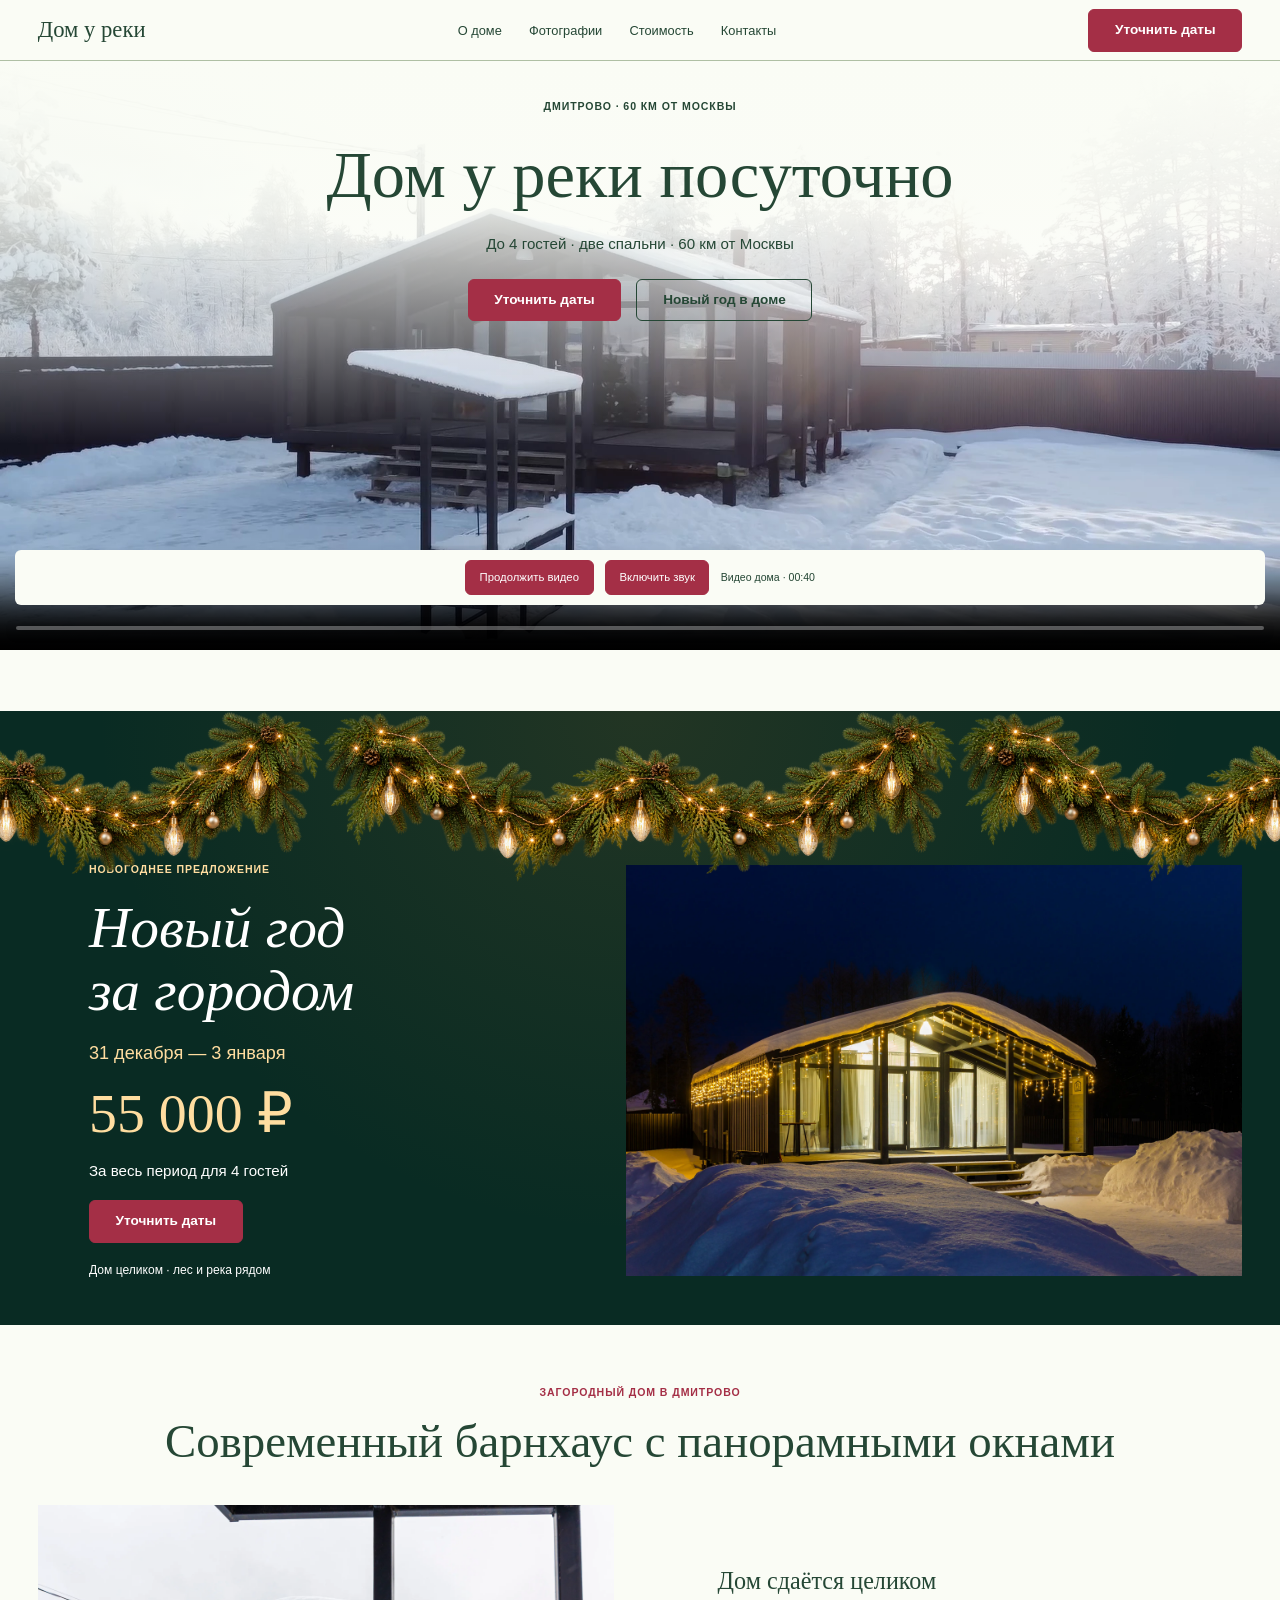
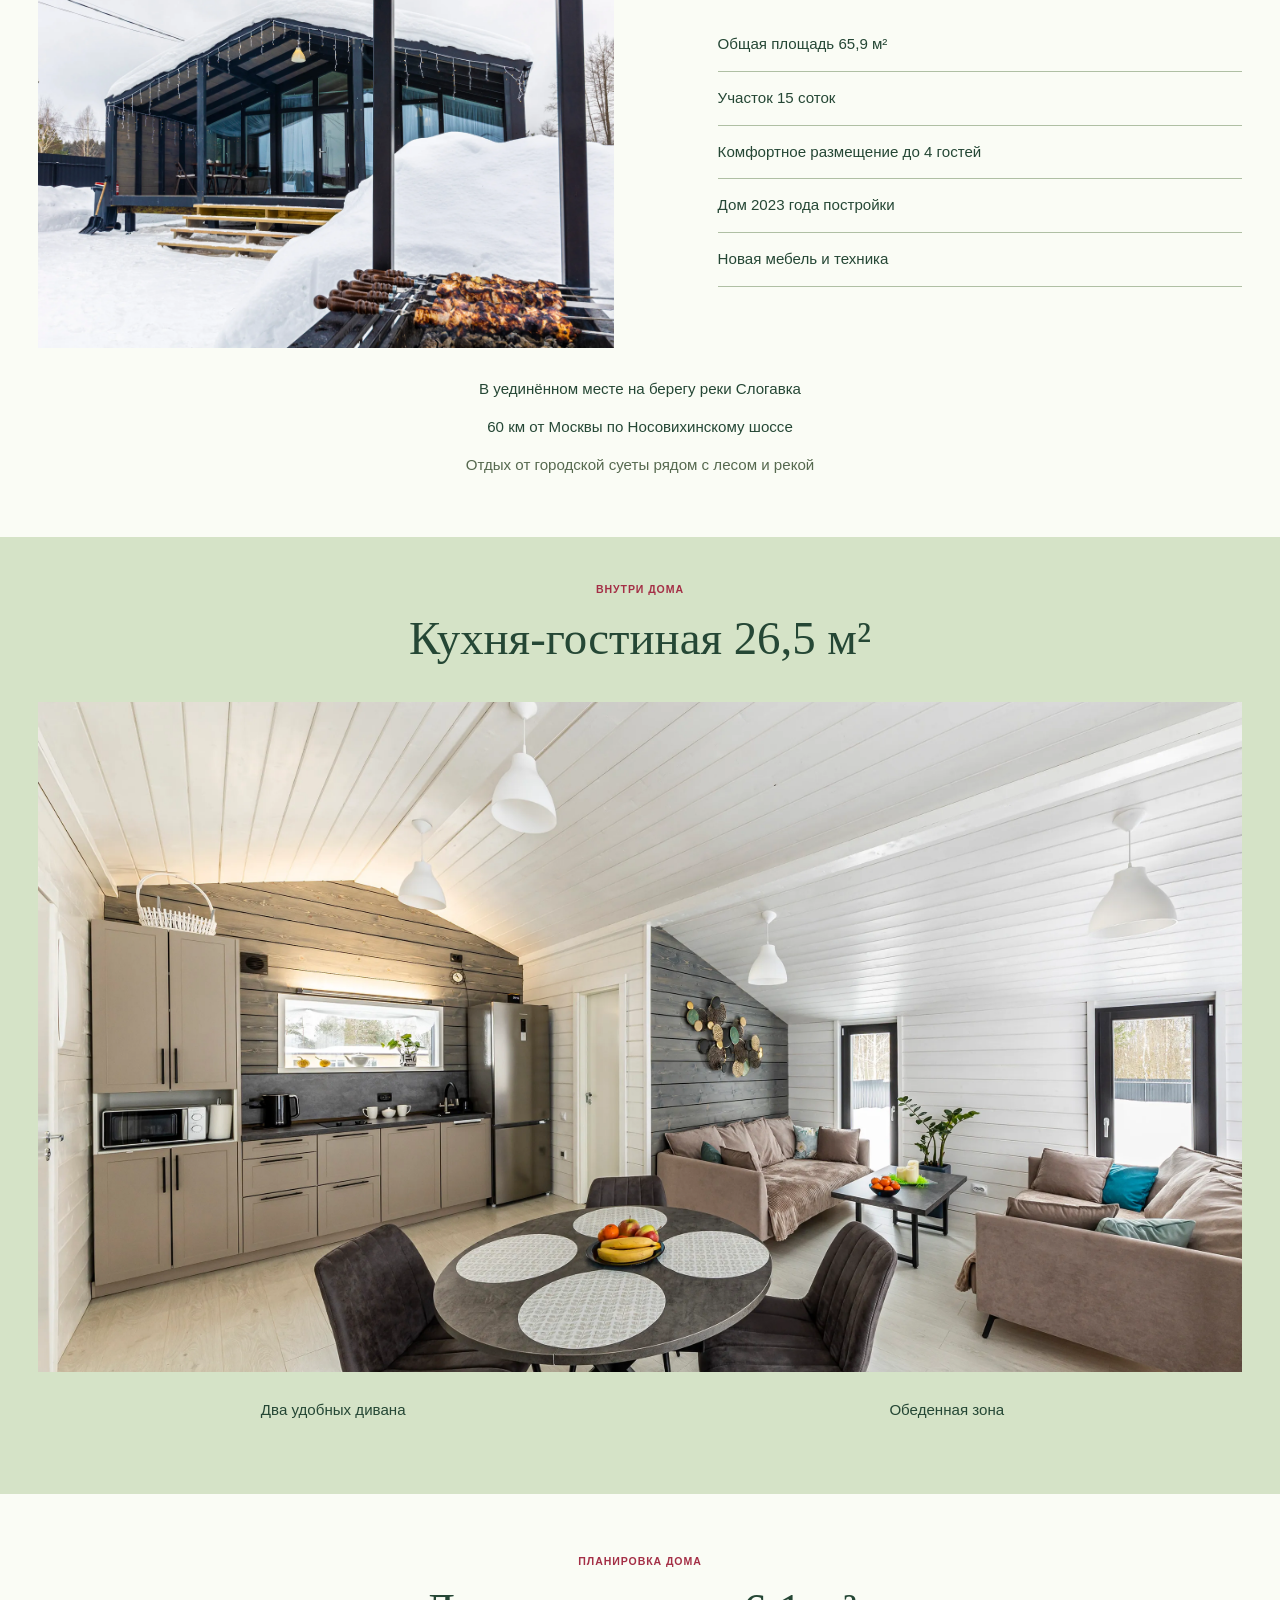
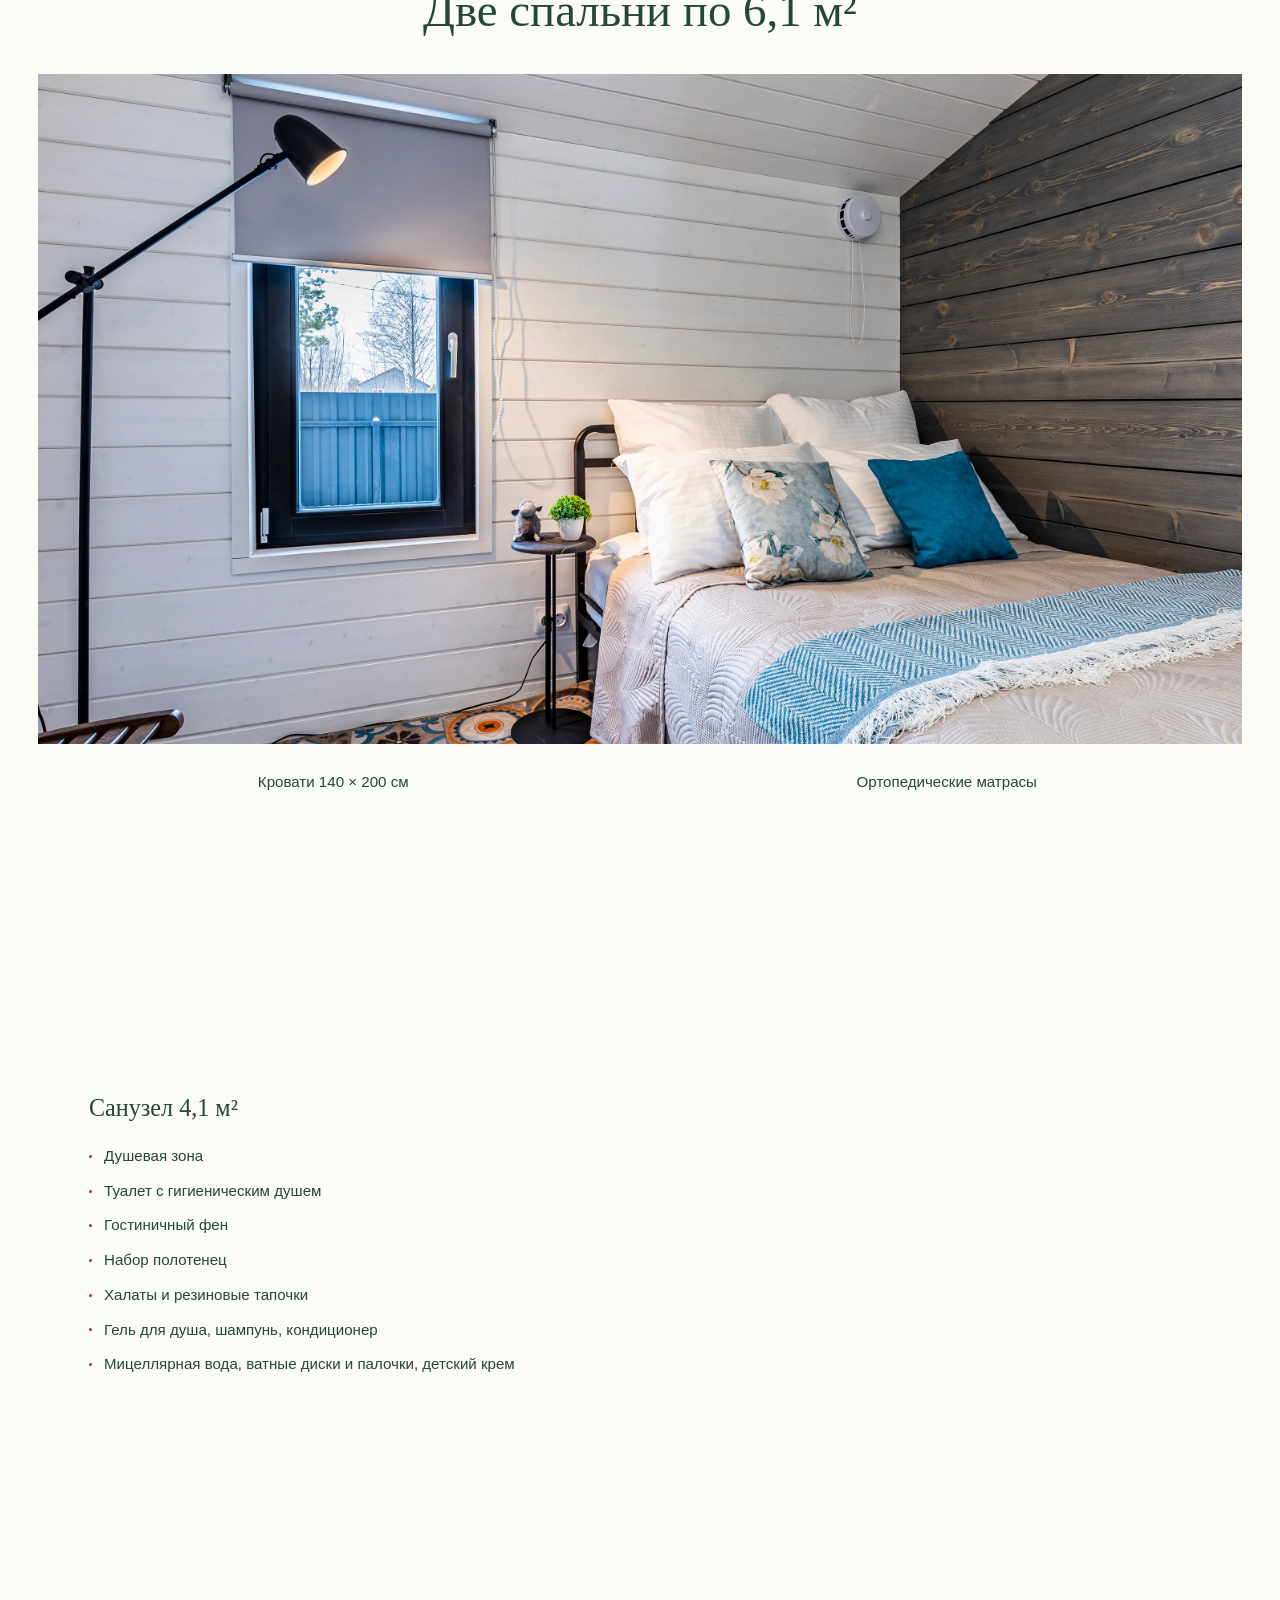
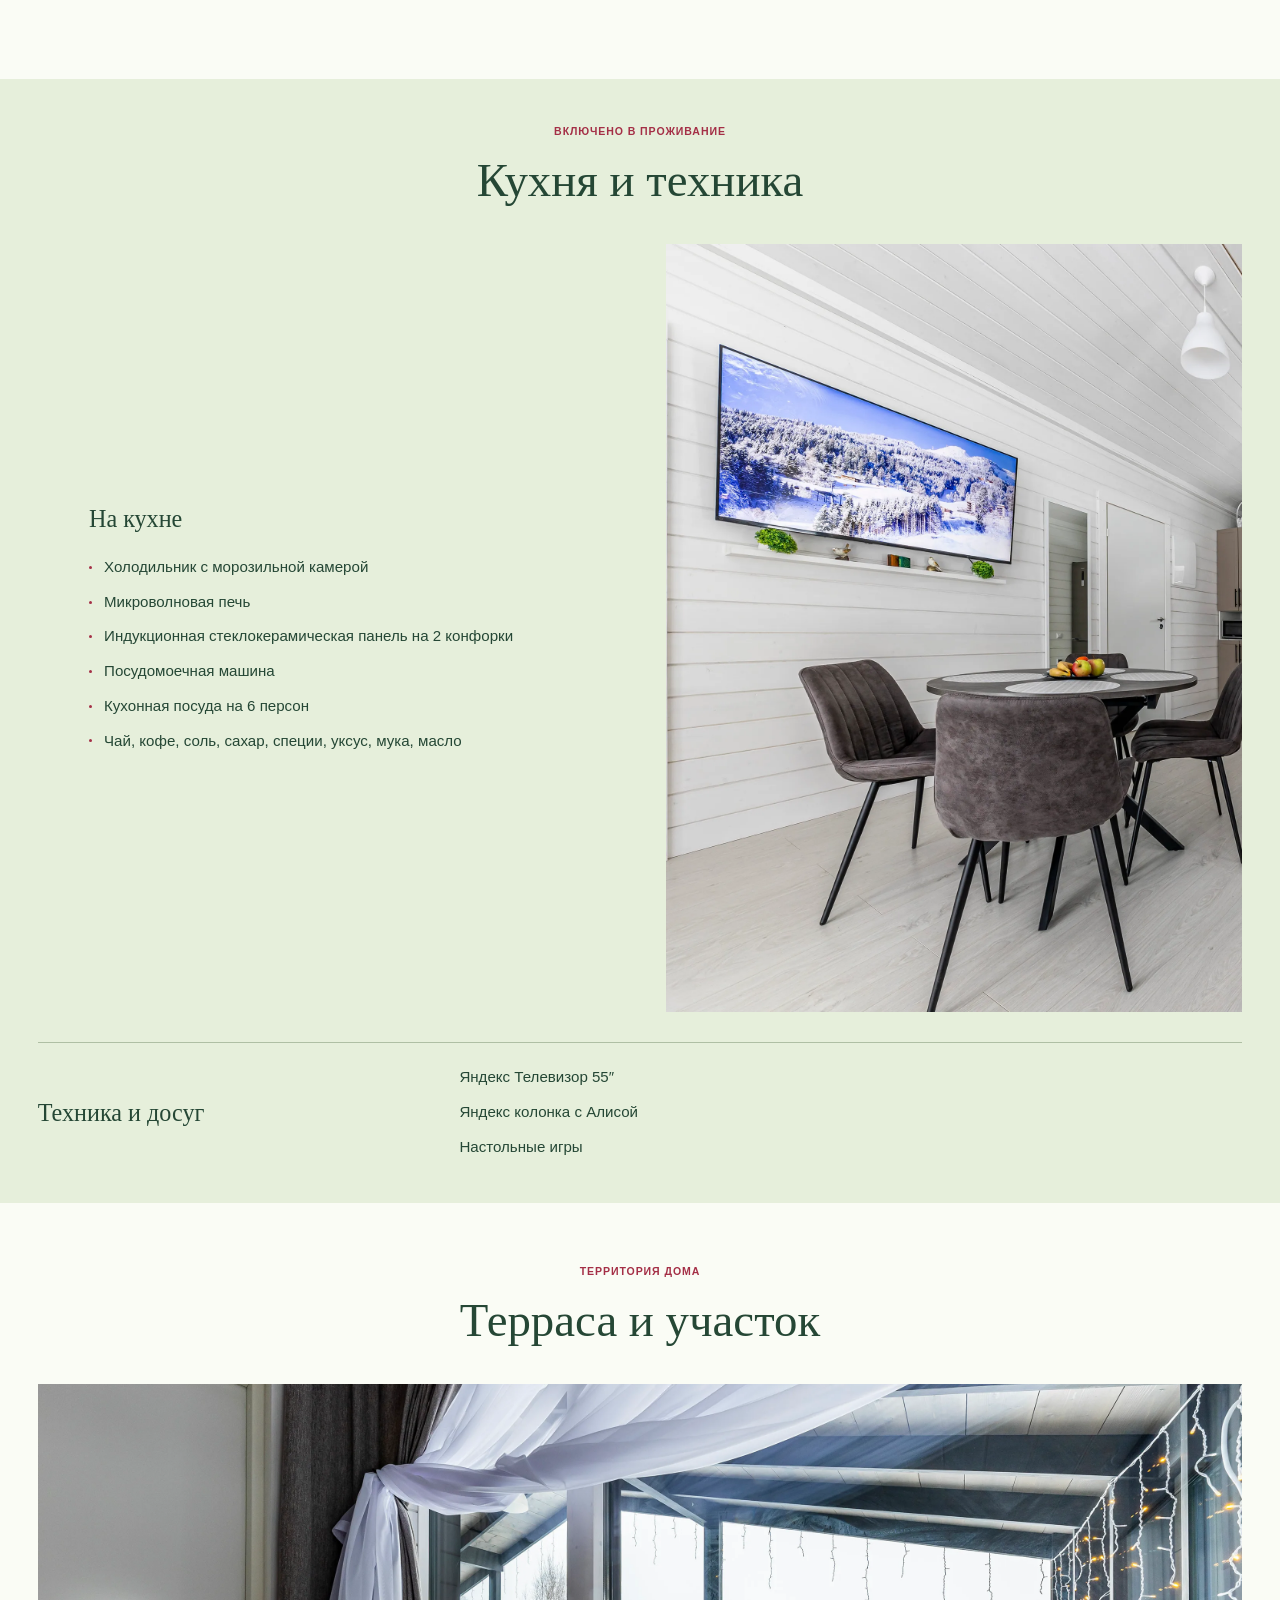
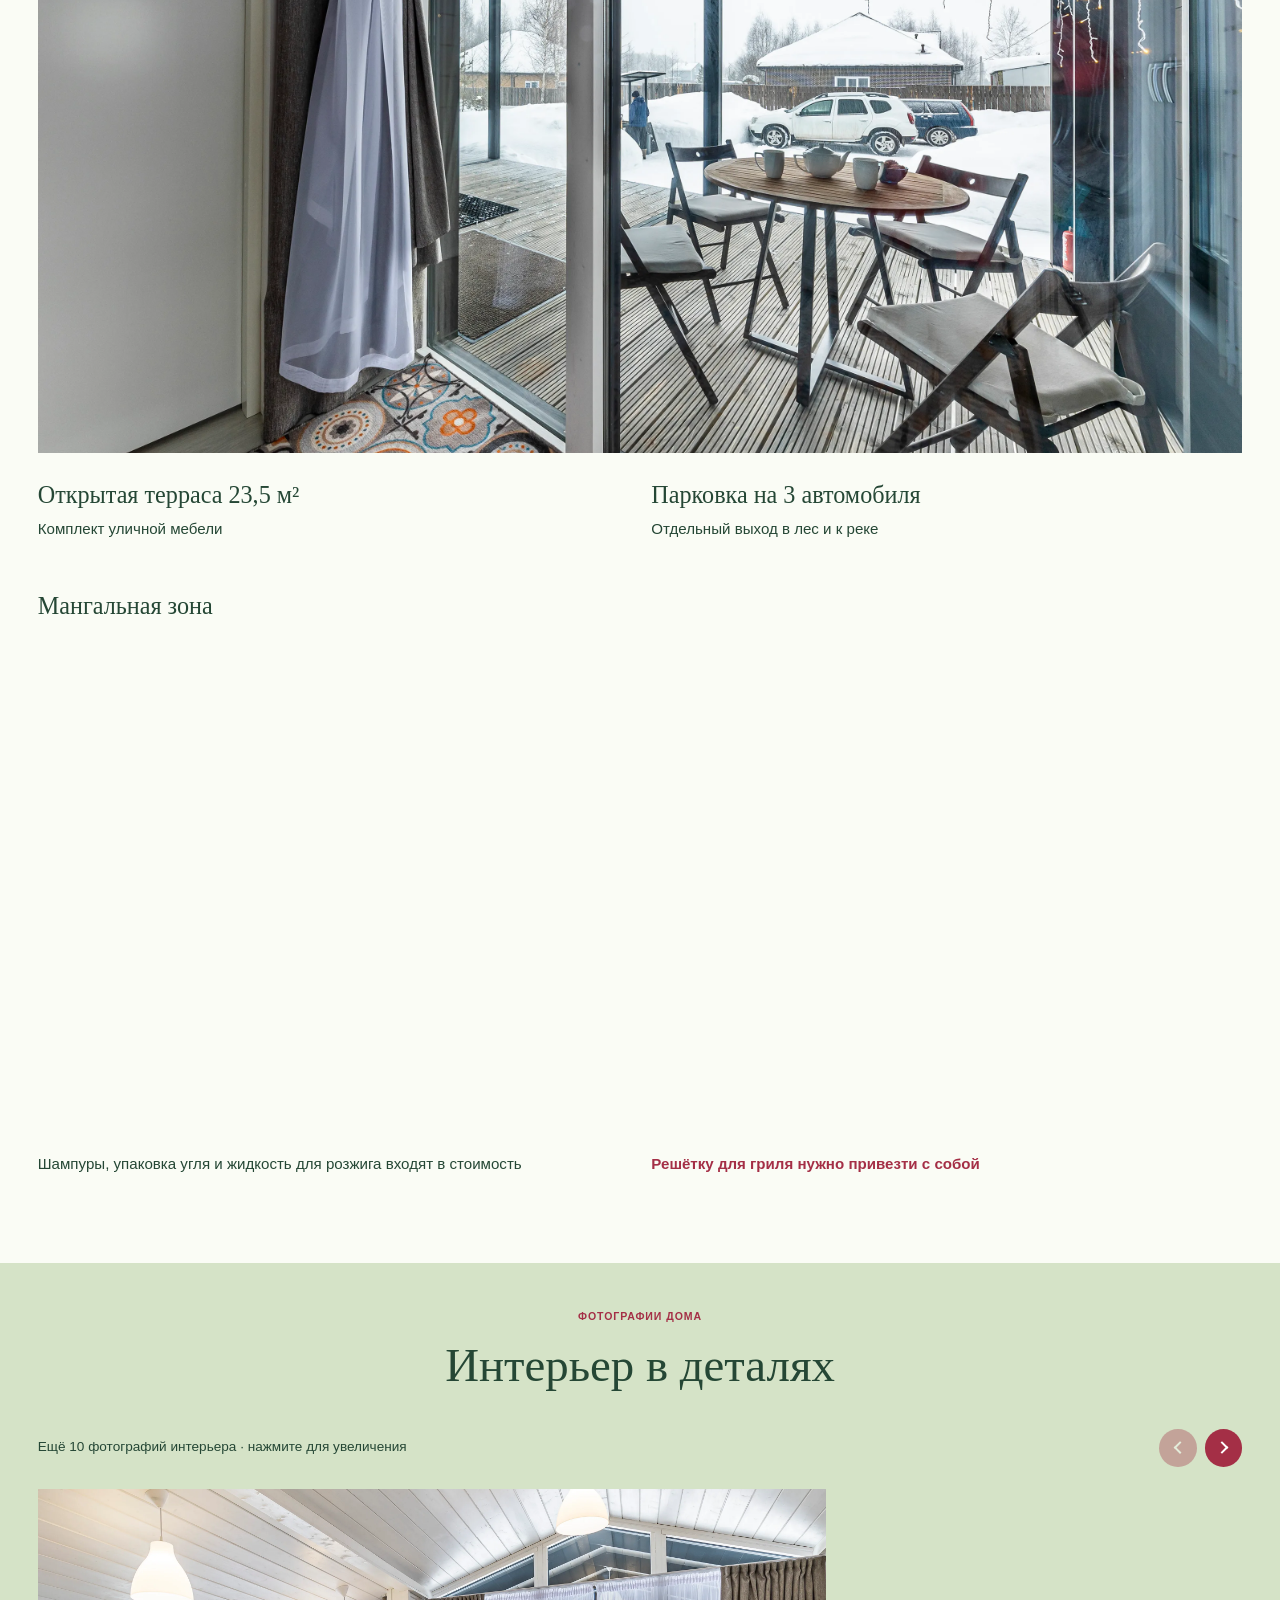
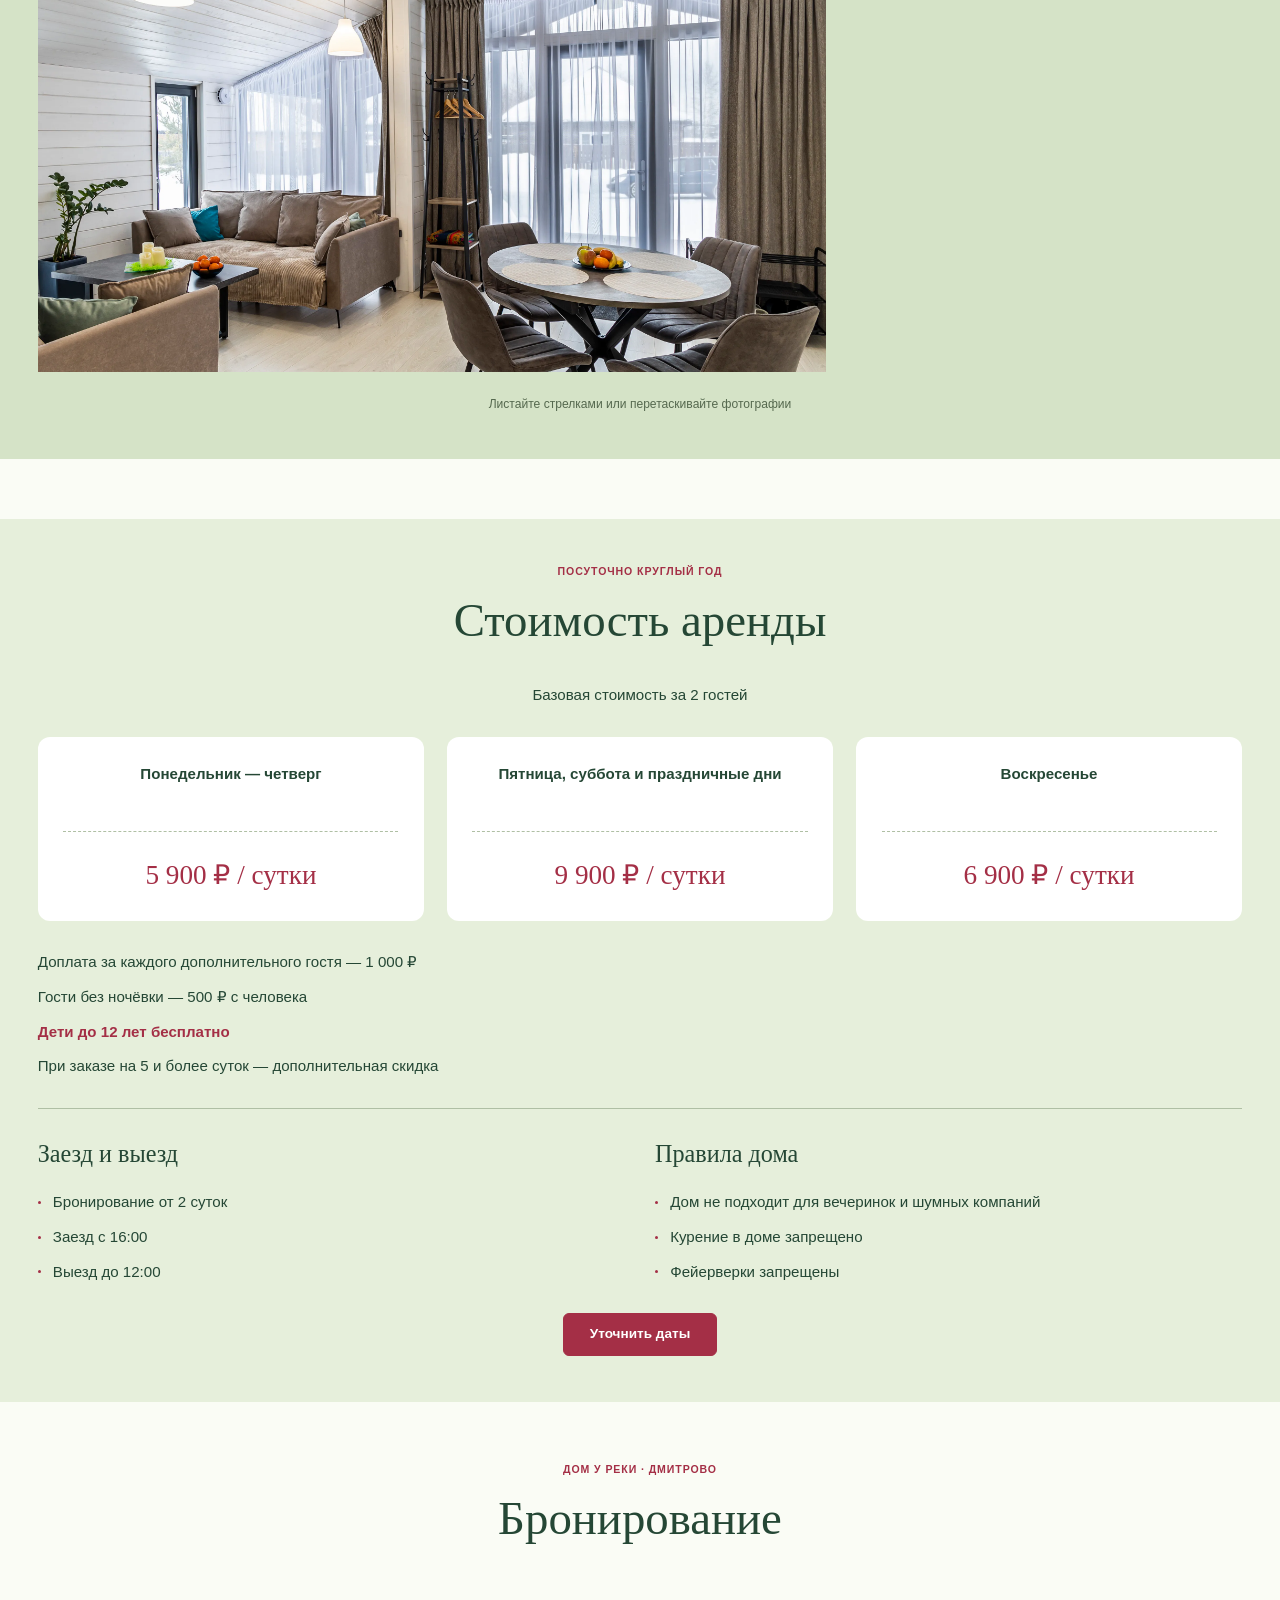
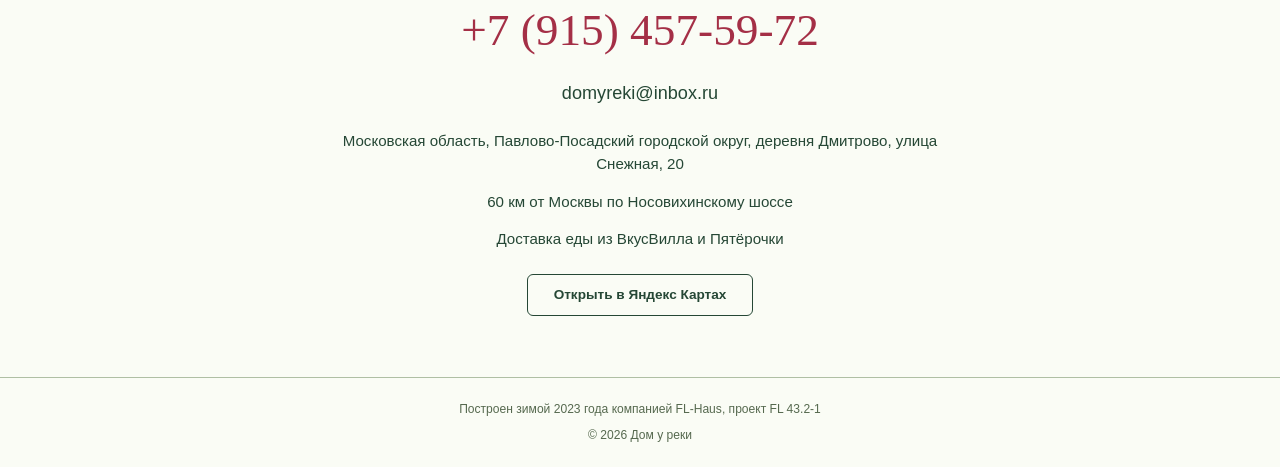
==== commit f2b6e28f: "Выравнивание и центрирование текстовых колонок блоков" ====
--- a/landing-codex.html
+++ b/landing-codex.html
@@ -16,7 +16,7 @@
  <meta property="og:image" content="web/img/barnhaus-zimoj.webp">
  <meta property="og:image:width" content="3000">
  <meta property="og:image:height" content="2000">
- <link rel="stylesheet" href="web/main.css?v=5">
+ <link rel="stylesheet" href="web/main.css?v=6">
 </head>
 <body itemscope itemtype="https://schema.org/Organization">
  <link itemprop="url" href="https://domyreki.ru/">
--- a/web/main.css
+++ b/web/main.css
@@ -28,7 +28,7 @@
 img {width:100%;height:auto}
 video {display:block;width:100%}
 button:disabled {cursor:default}
-.max-width {max-width:1950px;margin-inline:auto}
+.max-width {max-width:1280px;margin-inline:auto;padding-inline:clamp(1.5rem, 3.5vw, 2.5rem)}
 .eyebrow {font-size:0.7rem;font-weight:700;letter-spacing:0.06rem;text-transform:uppercase}
 .section-head {display:grid;gap:1rem;text-align:center;margin-bottom:2.5rem}
 .section-head .eyebrow {color:var(--berry)}
@@ -165,10 +165,11 @@
  [id^="idlink"] {scroll-margin-top:calc(4rem + var(--header-h))}
  h1 {font-size:4.4rem}
  .hero {min-height:39rem}
- .invitation {grid-template-columns:minmax(0,0.75fr) minmax(0,1.25fr);padding-top:10rem}
- .invitation > div {justify-items:start}
+ .invitation {grid-template-columns:minmax(0,1fr) minmax(0,1.15fr);gap:3.5rem;padding-top:10rem}
+ .invitation > div {justify-items:start;padding-left:clamp(2rem,4vw,3.5rem)}
  .invitation h2 {font-size:3.8rem}
- .spread {grid-template-columns:minmax(0,2fr) minmax(0,1fr);gap:3rem}
+ .spread {grid-template-columns:minmax(0,1fr) minmax(0,1fr);gap:3.5rem}
+ .spread > div {padding-left:clamp(2rem,4vw,3.5rem)}
  #idlink-house .spread > .photo img {aspect-ratio:1.3}
  .index-row {grid-template-columns:minmax(0,1fr) minmax(0,2fr)}
  .photo-pair {height:32rem}
@@ -224,7 +225,7 @@
 }
 @media (width > 768px) {
  .title,.section-head h2 {font-size:3.1rem}
- .max-width {padding-inline:15px}
+ .max-width {padding-inline:clamp(1.5rem, 3.5vw, 2.5rem)}
  .photo-notes {gap:1.5rem}
  .photo-pair {grid-template-columns:minmax(0,2fr) minmax(0,1fr);gap:1.5rem}
  .rate-day {min-height:3rem}
